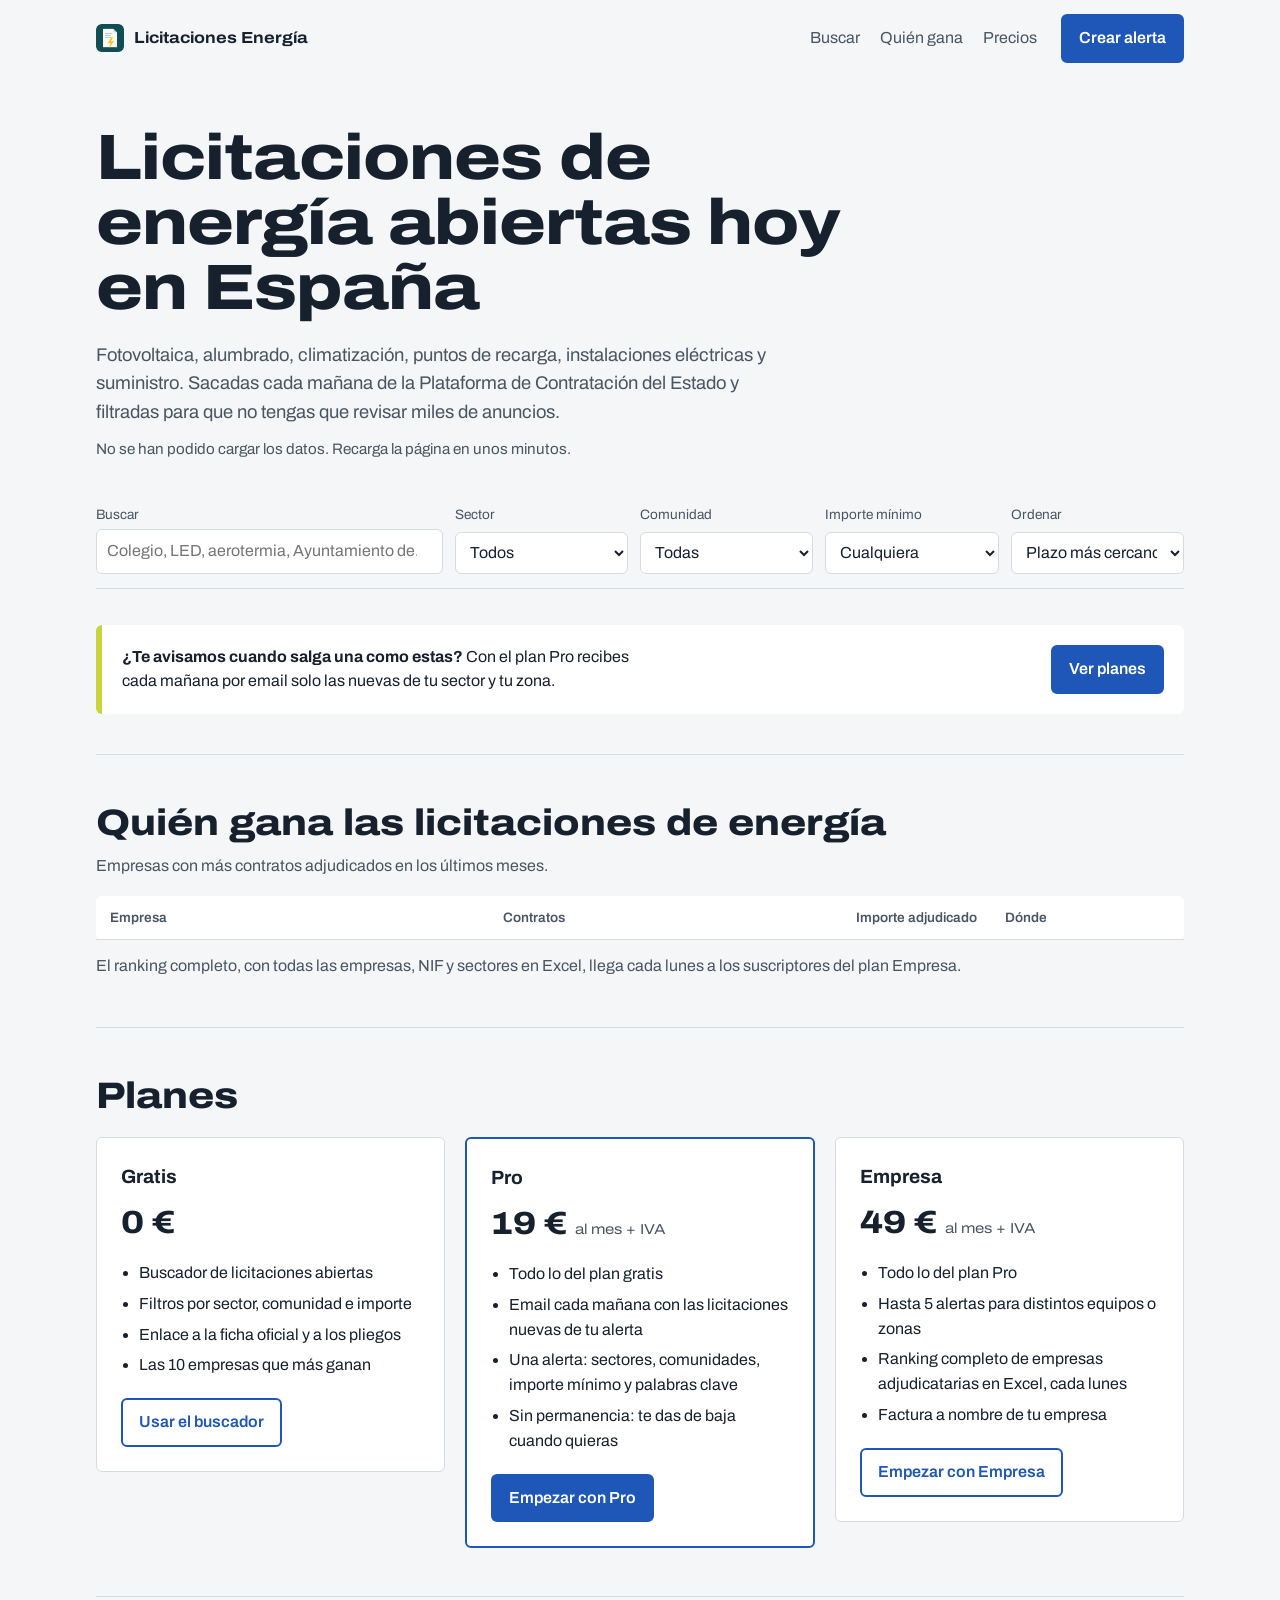
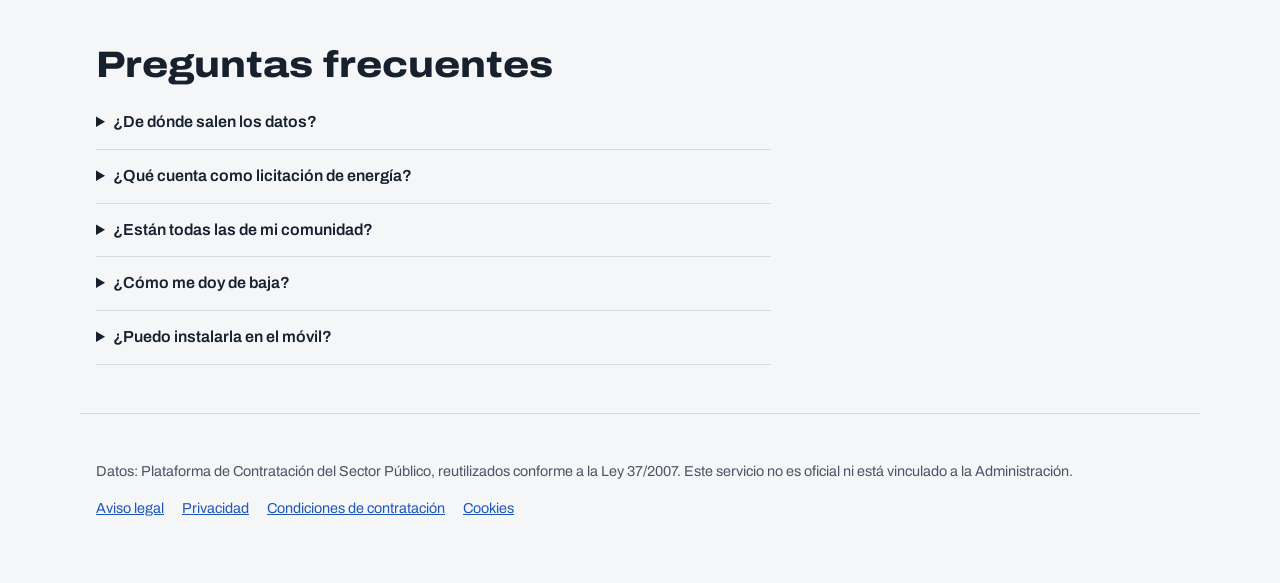
==== web/site/index.html @ 15b8ee79 "Web y app (PWA) de licitaciones con alertas de pago, y filtro CPV más fino - web/site: buscador de l" ====
<!doctype html>
<html lang="es">
<head>
<meta charset="utf-8">
<meta name="viewport" content="width=device-width, initial-scale=1">
<title>Licitaciones de energía abiertas en España</title>
<meta name="description" content="Licitaciones públicas de fotovoltaica, alumbrado, climatización, puntos de recarga, instalaciones eléctricas y suministro de energía abiertas hoy en España. Actualizado cada día con datos oficiales.">
<meta name="theme-color" content="#1F57B8">
<link rel="manifest" href="manifest.webmanifest">
<link rel="icon" href="img/icono-192.png">
<link rel="apple-touch-icon" href="img/icono-192.png">
<link rel="preconnect" href="https://fonts.googleapis.com">
<link rel="preconnect" href="https://fonts.gstatic.com" crossorigin>
<link href="https://fonts.googleapis.com/css2?family=Archivo:wdth,wght@75..125,400..800&display=swap" rel="stylesheet">
<link rel="stylesheet" href="estilos.css">
<script src="config.js"></script>
</head>
<body>
<a class="saltar" href="#lista">Ir a las licitaciones</a>
<header class="barra">
  <a class="marca" href="./"><img src="img/icono-192.png" alt="" width="28" height="28"><span>Licitaciones Energía</span></a>
  <nav aria-label="Secciones">
    <a href="#lista">Buscar</a>
    <a href="#ganadores">Quién gana</a>
    <a href="#precios">Precios</a>
  </nav>
  <a class="boton boton-primario" href="#precios">Crear alerta</a>
</header>

<main>
  <section class="portada">
    <h1 id="titular">Licitaciones de energía abiertas hoy en España</h1>
    <p class="entradilla">Fotovoltaica, alumbrado, climatización, puntos de recarga, instalaciones eléctricas y suministro. Sacadas cada mañana de la Plataforma de Contratación del Estado y filtradas para que no tengas que revisar miles de anuncios.</p>
    <p class="actualizado" id="actualizado">Cargando datos…</p>
  </section>

  <section class="filtros" aria-label="Filtros">
    <label class="campo campo-texto">
      <span>Buscar</span>
      <input id="f-texto" type="search" placeholder="Colegio, LED, aerotermia, Ayuntamiento de…">
    </label>
    <label class="campo"><span>Sector</span><select id="f-sector"><option value="">Todos</option></select></label>
    <label class="campo"><span>Comunidad</span><select id="f-comunidad"><option value="">Todas</option></select></label>
    <label class="campo"><span>Importe mínimo</span>
      <select id="f-importe">
        <option value="0">Cualquiera</option><option value="15000">15.000 €</option><option value="50000">50.000 €</option>
        <option value="100000">100.000 €</option><option value="500000">500.000 €</option>
      </select>
    </label>
    <label class="campo"><span>Ordenar</span>
      <select id="f-orden"><option value="plazo">Plazo más cercano</option><option value="importe">Importe mayor</option><option value="recientes">Publicadas recientemente</option></select>
    </label>
  </section>

  <section id="lista" class="lista" aria-live="polite">
    <p class="resumen" id="resumen"></p>
    <ol id="licitaciones" class="licitaciones"></ol>
    <button id="mas" class="boton boton-secundario" hidden>Ver más licitaciones</button>
    <aside class="aviso-alerta">
      <p><strong>¿Te avisamos cuando salga una como estas?</strong> Con el plan Pro recibes cada mañana por email solo las nuevas de tu sector y tu zona.</p>
      <a class="boton boton-primario" href="#precios">Ver planes</a>
    </aside>
  </section>

  <section id="ganadores" class="ganadores">
    <h2>Quién gana las licitaciones de energía</h2>
    <p class="nota" id="ganadores-nota">Empresas con más contratos adjudicados en los últimos meses.</p>
    <div class="tabla-envoltorio">
      <table>
        <thead><tr><th scope="col">Empresa</th><th scope="col" class="num">Contratos</th><th scope="col" class="num">Importe adjudicado</th><th scope="col">Dónde</th></tr></thead>
        <tbody id="ranking"></tbody>
      </table>
    </div>
    <p class="candado">El ranking completo, con todas las empresas, NIF y sectores en Excel, llega cada lunes a los suscriptores del plan Empresa.</p>
  </section>

  <section id="precios" class="precios">
    <h2>Planes</h2>
    <div class="planes">
      <article class="plan">
        <h3>Gratis</h3>
        <p class="precio">0 €</p>
        <ul>
          <li>Buscador de licitaciones abiertas</li>
          <li>Filtros por sector, comunidad e importe</li>
          <li>Enlace a la ficha oficial y a los pliegos</li>
          <li>Las 10 empresas que más ganan</li>
        </ul>
        <a class="boton boton-secundario" href="#lista">Usar el buscador</a>
      </article>
      <article class="plan plan-destacado">
        <h3>Pro</h3>
        <p class="precio">19 € <span>al mes + IVA</span></p>
        <ul>
          <li>Todo lo del plan gratis</li>
          <li>Email cada mañana con las licitaciones nuevas de tu alerta</li>
          <li>Una alerta: sectores, comunidades, importe mínimo y palabras clave</li>
          <li>Sin permanencia: te das de baja cuando quieras</li>
        </ul>
        <a class="boton boton-primario" data-plan="pro" href="#">Empezar con Pro</a>
      </article>
      <article class="plan">
        <h3>Empresa</h3>
        <p class="precio">49 € <span>al mes + IVA</span></p>
        <ul>
          <li>Todo lo del plan Pro</li>
          <li>Hasta 5 alertas para distintos equipos o zonas</li>
          <li>Ranking completo de empresas adjudicatarias en Excel, cada lunes</li>
          <li>Factura a nombre de tu empresa</li>
        </ul>
        <a class="boton boton-secundario" data-plan="empresa" href="#">Empezar con Empresa</a>
      </article>
    </div>
  </section>

  <section class="preguntas">
    <h2>Preguntas frecuentes</h2>
    <details><summary>¿De dónde salen los datos?</summary><p>De la sindicación de datos abiertos de la Plataforma de Contratación del Sector Público (Ministerio de Hacienda). Cada licitación enlaza a su ficha oficial, donde están los pliegos y la forma de presentarse.</p></details>
    <details><summary>¿Qué cuenta como licitación de energía?</summary><p>Fotovoltaica y autoconsumo, eficiencia energética, alumbrado público, climatización y bombas de calor, puntos de recarga, instalaciones eléctricas, suministro de electricidad y gas, almacenamiento, renovables y consultoría energética. Se detectan por los códigos CPV del contrato y por palabras del título, y se descartan las de iluminación de fiestas y eventos.</p></details>
    <details><summary>¿Están todas las de mi comunidad?</summary><p>Están las que se publican en la Plataforma del Estado, que incluye la Administración General, muchas comunidades y miles de ayuntamientos. Algunas comunidades (como Cataluña, País Vasco, Galicia o Andalucía) publican parte de sus contratos solo en su plataforma propia.</p></details>
    <details><summary>¿Cómo me doy de baja?</summary><p id="baja">Desde el enlace de gestión de tu suscripción que recibes al pagar, o respondiendo a cualquier email de alerta. No hay permanencia.</p></details>
    <details><summary>¿Puedo instalarla en el móvil?</summary><p>Sí. En Android, abre el menú del navegador y pulsa «Instalar aplicación». En iPhone, pulsa Compartir y luego «Añadir a pantalla de inicio».</p></details>
  </section>
</main>

<footer class="pie">
  <p>Datos: Plataforma de Contratación del Sector Público, reutilizados conforme a la Ley 37/2007. Este servicio no es oficial ni está vinculado a la Administración.</p>
  <nav aria-label="Legal"><a href="legal.html#aviso">Aviso legal</a><a href="legal.html#privacidad">Privacidad</a><a href="legal.html#condiciones">Condiciones de contratación</a><a href="legal.html#cookies">Cookies</a></nav>
  <button id="instalar" class="boton boton-secundario" hidden>Instalar en el móvil</button>
</footer>

<template id="tpl-licitacion">
  <li class="licitacion">
    <div class="cuerpo">
      <a class="titulo" target="_blank" rel="noopener"></a>
      <p class="organo"></p>
      <p class="etiquetas"></p>
    </div>
    <div class="cifras">
      <p class="importe"></p>
      <div class="plazo"><span class="cable"><span class="conductor"></span></span><span class="dias"></span></div>
    </div>
  </li>
</template>
<script src="app.js"></script>
</body>
</html>
---- web/site/estilos.css ----
/* Paleta tomada de los colores normalizados de los cables en España:
   azul (neutro), marrón (fase), amarillo-verde (tierra) y gris. */
:root {
  --papel: #F4F6F8;
  --superficie: #FFFFFF;
  --tinta: #17212E;
  --tinta-suave: #4A5563;
  --neutro: #1F57B8;
  --neutro-oscuro: #17428C;
  --fase: #8B4A1F;
  --tierra: #C9D33A;
  --tierra-suave: #EEF2B8;
  --linea: #D5DBE3;
  --radio: 6px;
  --ancho: 1120px;
  color-scheme: light;
}
@media (prefers-color-scheme: dark) {
  :root {
    --papel: #10161F; --superficie: #17202C; --tinta: #E8EDF3; --tinta-suave: #A3AEBC;
    --neutro: #6E9BEA; --neutro-oscuro: #9DBCF2; --fase: #E0965E; --tierra: #C9D33A; --tierra-suave: #3A3F17;
    --linea: #2B3644; color-scheme: dark;
  }
}
* { box-sizing: border-box; }
[hidden] { display: none !important; }
html { scroll-behavior: smooth; }
@media (prefers-reduced-motion: reduce) { html { scroll-behavior: auto; } * { transition: none !important; } }
body {
  margin: 0; background: var(--papel); color: var(--tinta);
  font: 400 1rem/1.55 "Archivo", system-ui, sans-serif; font-variation-settings: "wdth" 100;
}
a { color: var(--neutro); }
:focus-visible { outline: 3px solid var(--tierra); outline-offset: 2px; }
.saltar { position: absolute; left: -999px; }
.saltar:focus { left: 16px; top: 8px; background: var(--superficie); padding: 8px 12px; z-index: 10; }

.barra {
  display: flex; align-items: center; gap: 24px; max-width: var(--ancho); margin: 0 auto;
  padding: 14px 16px;
}
.marca { display: flex; align-items: center; gap: 10px; color: var(--tinta); text-decoration: none;
  font-weight: 700; font-variation-settings: "wdth" 112; }
.barra nav { display: flex; gap: 20px; margin-left: auto; }
.barra nav a { color: var(--tinta-suave); text-decoration: none; }
.barra nav a:hover { color: var(--tinta); }

.boton { display: inline-block; border-radius: var(--radio); padding: 10px 16px; font: inherit; font-weight: 600;
  text-decoration: none; cursor: pointer; border: 2px solid var(--neutro); }
.boton-primario { background: var(--neutro); color: #fff; }
.boton-primario:hover { background: var(--neutro-oscuro); border-color: var(--neutro-oscuro); }
.boton-secundario { background: transparent; color: var(--neutro); }
.boton-secundario:hover { background: color-mix(in srgb, var(--neutro) 10%, transparent); }

main { max-width: var(--ancho); margin: 0 auto; padding: 0 16px; }
.portada { padding: 48px 0 28px; }
.portada h1 {
  font-size: clamp(2.1rem, 5.2vw, 4rem); line-height: 1.02; margin: 0 0 20px; max-width: 16ch;
  font-weight: 800; font-variation-settings: "wdth" 118; letter-spacing: -0.015em;
}
.portada h1 .cuenta { font-variation-settings: "wdth" 125; }
.entradilla { font-size: 1.15rem; max-width: 62ch; color: var(--tinta-suave); margin: 0 0 12px; }
.actualizado { margin: 0; color: var(--tinta-suave); font-size: .95rem; }
.actualizado b { color: var(--tinta); }

.filtros {
  position: sticky; top: 0; z-index: 5; display: grid; gap: 12px;
  grid-template-columns: 2fr repeat(4, 1fr); padding: 14px 0; background: var(--papel);
  border-bottom: 1px solid var(--linea);
}
.campo { display: grid; gap: 4px; font-size: .85rem; color: var(--tinta-suave); }
.campo input, .campo select {
  font: inherit; font-size: 1rem; color: var(--tinta); background: var(--superficie);
  border: 1px solid var(--linea); border-radius: var(--radio); padding: 9px 10px; min-width: 0;
}

.lista { padding: 8px 0 40px; }
.resumen { color: var(--tinta-suave); margin: 14px 0 6px; }
.licitaciones { list-style: none; margin: 0; padding: 0; }
.licitacion {
  display: grid; grid-template-columns: 1fr 220px; gap: 24px; padding: 18px 0;
  border-bottom: 1px solid var(--linea);
}
.titulo { font-weight: 650; font-size: 1.08rem; line-height: 1.35; text-decoration: none; color: var(--tinta); }
.titulo:hover { color: var(--neutro); text-decoration: underline; }
.organo { margin: 6px 0 8px; color: var(--tinta-suave); }
.etiquetas { margin: 0; display: flex; flex-wrap: wrap; gap: 6px; }
.etiqueta { font-size: .8rem; padding: 2px 8px; border-radius: 999px; border: 1px solid var(--linea); color: var(--tinta-suave); }
.etiqueta-nueva { background: var(--tierra-suave); border-color: var(--tierra); color: var(--tinta); font-weight: 600; }
.cifras { text-align: right; }
.importe { margin: 0 0 10px; font-weight: 700; font-size: 1.1rem; font-variant-numeric: tabular-nums;
  font-variation-settings: "wdth" 110; }
.importe small { display: block; font-weight: 400; font-size: .8rem; color: var(--tinta-suave); }

/* El plazo se dibuja como un cable: la parte coloreada es el tiempo que queda (escala de 60 días). */
.plazo { display: grid; gap: 4px; justify-items: end; }
.cable { position: relative; display: block; width: 100%; height: 6px; border-radius: 3px; background: var(--linea); }
.conductor { position: absolute; right: 0; top: 0; bottom: 0; border-radius: 3px; background: var(--neutro); }
.urgente .conductor { background: var(--fase); }
.dias { font-size: .85rem; color: var(--tinta-suave); font-variant-numeric: tabular-nums; }
.urgente .dias { color: var(--fase); font-weight: 600; }

.aviso-alerta {
  display: flex; gap: 20px; align-items: center; justify-content: space-between; margin-top: 28px;
  padding: 20px; background: var(--superficie); border-left: 6px solid var(--tierra); border-radius: var(--radio);
}
.aviso-alerta p { margin: 0; max-width: 60ch; }
#mas { margin-top: 18px; }

h2 { font-size: clamp(1.6rem, 3vw, 2.3rem); line-height: 1.1; margin: 0 0 10px; font-weight: 800;
  font-variation-settings: "wdth" 115; }
.ganadores, .precios, .preguntas { padding: 48px 0; border-top: 1px solid var(--linea); }
.nota { color: var(--tinta-suave); margin: 0 0 18px; }
.tabla-envoltorio { overflow-x: auto; }
table { width: 100%; border-collapse: collapse; background: var(--superficie); border-radius: var(--radio); }
th, td { padding: 11px 14px; text-align: left; border-bottom: 1px solid var(--linea); vertical-align: top; }
th { font-size: .85rem; color: var(--tinta-suave); font-weight: 600; }
td.num, th.num { text-align: right; font-variant-numeric: tabular-nums; }
td small { display: block; color: var(--tinta-suave); }
.candado { margin: 14px 0 0; color: var(--tinta-suave); }

.planes { display: grid; grid-template-columns: repeat(3, 1fr); gap: 20px; margin-top: 20px; align-items: start; }
.plan { background: var(--superficie); border: 1px solid var(--linea); border-radius: var(--radio); padding: 24px; }
.plan-destacado { border: 2px solid var(--neutro); }
.plan h3 { margin: 0; font-size: 1.2rem; }
.precio { font-size: 2rem; font-weight: 800; margin: 6px 0 14px; font-variation-settings: "wdth" 115; }
.precio span { font-size: .9rem; font-weight: 400; color: var(--tinta-suave); }
.plan ul { padding-left: 18px; margin: 0 0 20px; }
.plan li { margin-bottom: 6px; }

.preguntas details { border-bottom: 1px solid var(--linea); padding: 14px 0; max-width: 75ch; }
.preguntas summary { cursor: pointer; font-weight: 600; }
.preguntas p { color: var(--tinta-suave); margin: 10px 0 0; }

.pie { max-width: var(--ancho); margin: 0 auto; padding: 32px 16px 48px; color: var(--tinta-suave); font-size: .9rem;
  border-top: 1px solid var(--linea); }
.pie nav { display: flex; flex-wrap: wrap; gap: 18px; margin: 10px 0 16px; }

.legal { max-width: 75ch; padding: 40px 0 60px; }
.legal h1 { font-size: 2.2rem; font-variation-settings: "wdth" 115; }
.legal h2 { margin-top: 40px; font-size: 1.5rem; }
.pendiente { background: var(--tierra-suave); padding: 0 4px; border-radius: 3px; }

@media (max-width: 860px) {
  .filtros { grid-template-columns: 1fr 1fr; position: static; }
  .campo-texto { grid-column: 1 / -1; }
  .planes { grid-template-columns: 1fr; }
  .barra nav { display: none; }
  .barra .boton { margin-left: auto; }
}
@media (max-width: 560px) {
  .licitacion { grid-template-columns: 1fr; gap: 10px; }
  .cifras { text-align: left; }
  .plazo { justify-items: start; }
  .conductor { right: auto; left: 0; }
  .aviso-alerta { flex-direction: column; align-items: flex-start; }
}
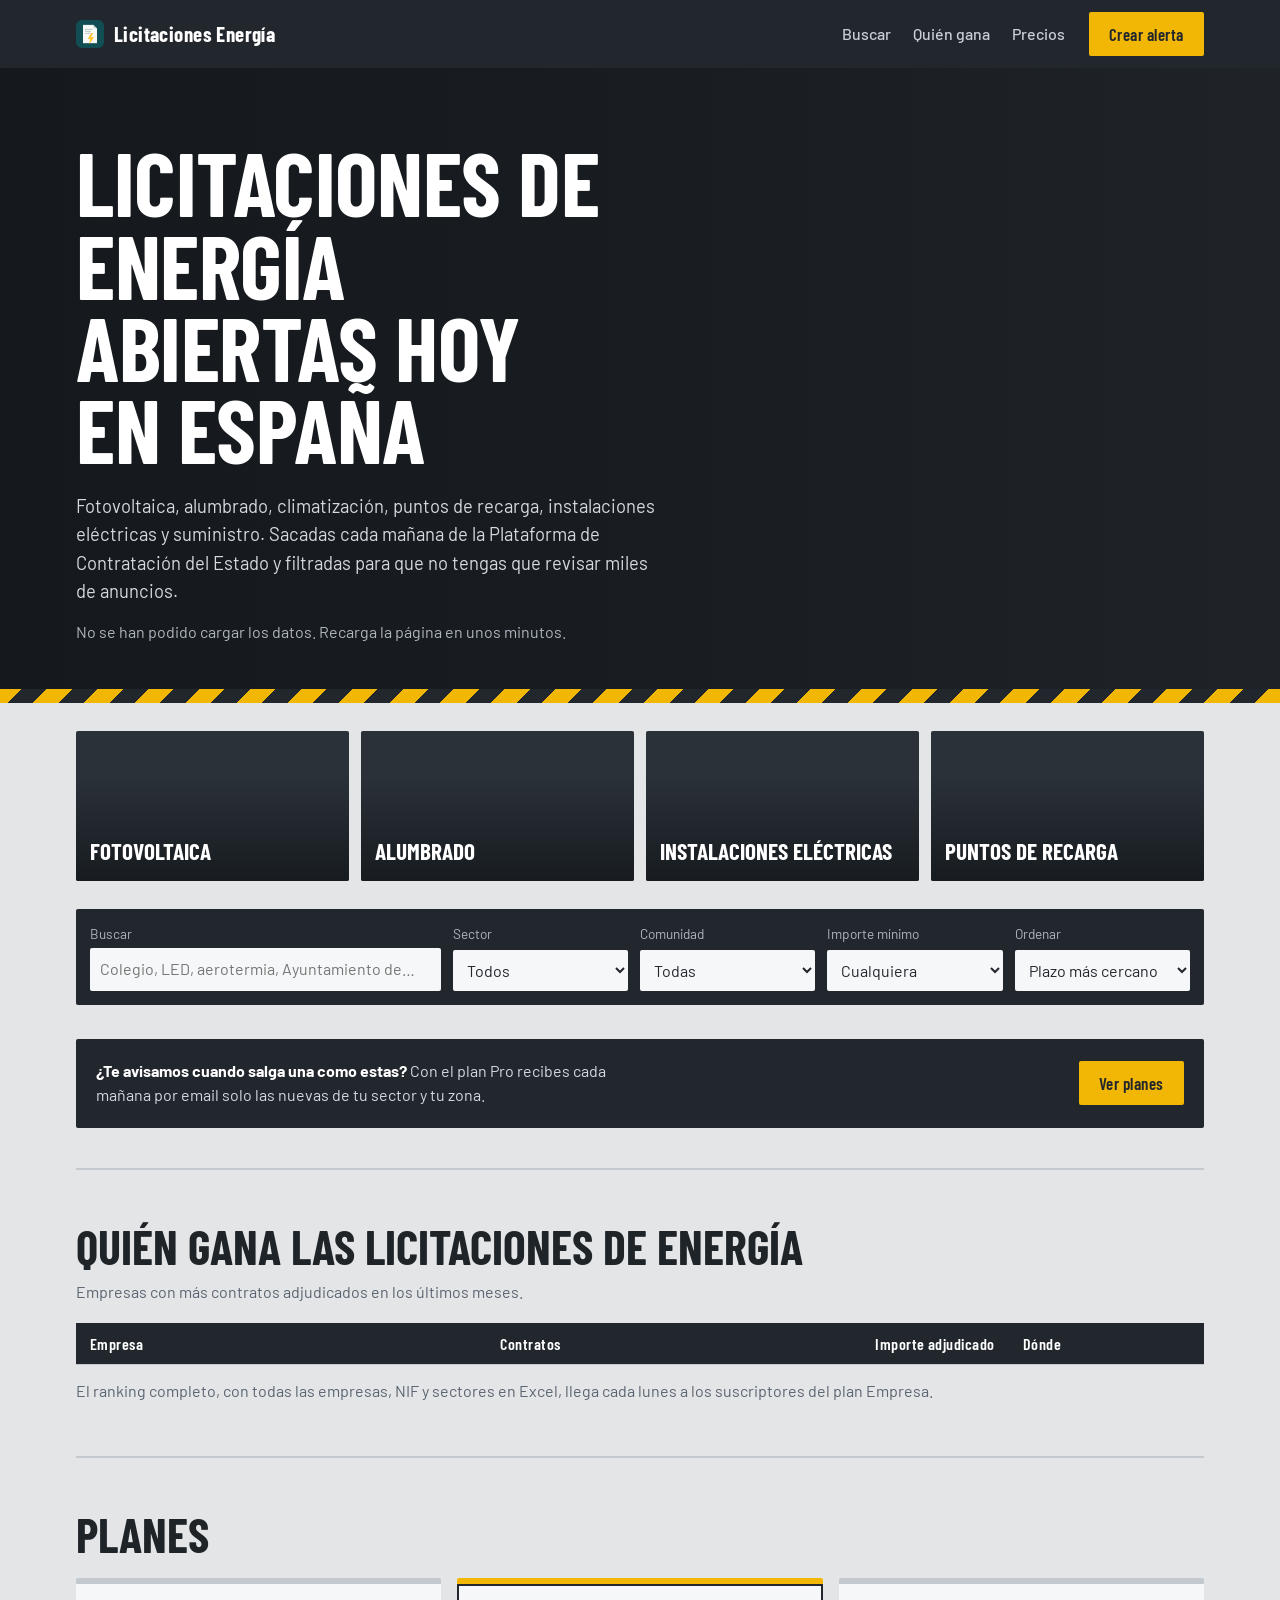
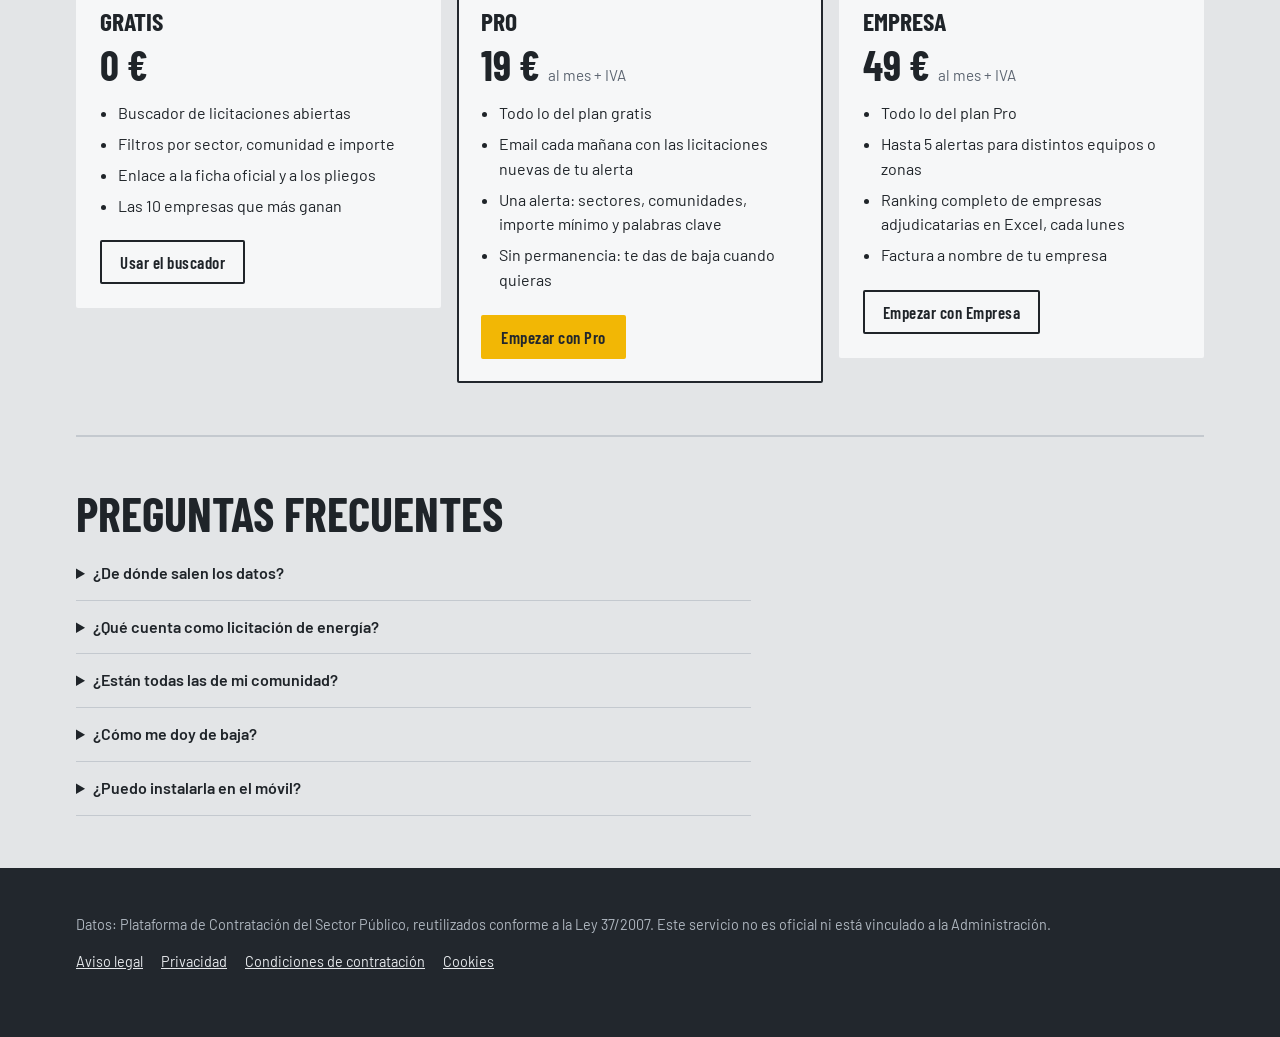
==== commit 80f854ee: "Estilo industrial con fotos de Wikimedia Commons y créditos automáticos Co-Authored-By: Claude Opus " ====
--- a/web/site/index.html
+++ b/web/site/index.html
@@ -5,13 +5,13 @@
 <meta name="viewport" content="width=device-width, initial-scale=1">
 <title>Licitaciones de energía abiertas en España</title>
 <meta name="description" content="Licitaciones públicas de fotovoltaica, alumbrado, climatización, puntos de recarga, instalaciones eléctricas y suministro de energía abiertas hoy en España. Actualizado cada día con datos oficiales.">
-<meta name="theme-color" content="#1F57B8">
+<meta name="theme-color" content="#22272D">
 <link rel="manifest" href="manifest.webmanifest">
 <link rel="icon" href="img/icono-192.png">
 <link rel="apple-touch-icon" href="img/icono-192.png">
 <link rel="preconnect" href="https://fonts.googleapis.com">
 <link rel="preconnect" href="https://fonts.gstatic.com" crossorigin>
-<link href="https://fonts.googleapis.com/css2?family=Archivo:wdth,wght@75..125,400..800&display=swap" rel="stylesheet">
+<link href="https://fonts.googleapis.com/css2?family=Barlow+Condensed:wght@500;600;700&family=Barlow:wght@400;500;600&display=swap" rel="stylesheet">
 <link rel="stylesheet" href="estilos.css">
 <script src="config.js"></script>
 </head>
@@ -27,11 +27,22 @@
   <a class="boton boton-primario" href="#precios">Crear alerta</a>
 </header>
 
-<main>
-  <section class="portada">
+<section class="portada">
+  <img class="portada-foto" src="img/fotos/portada.jpg" alt="" onerror="this.remove()">
+  <div class="portada-texto">
     <h1 id="titular">Licitaciones de energía abiertas hoy en España</h1>
     <p class="entradilla">Fotovoltaica, alumbrado, climatización, puntos de recarga, instalaciones eléctricas y suministro. Sacadas cada mañana de la Plataforma de Contratación del Estado y filtradas para que no tengas que revisar miles de anuncios.</p>
     <p class="actualizado" id="actualizado">Cargando datos…</p>
+  </div>
+</section>
+<div class="franja" aria-hidden="true"></div>
+
+<main>
+  <section class="sectores" aria-label="Buscar por sector">
+    <button class="sector" data-sector="Fotovoltaica y autoconsumo"><img src="img/fotos/fotovoltaica.jpg" alt="" onerror="this.remove()"><span class="sector-nombre">Fotovoltaica</span><span class="sector-n"></span></button>
+    <button class="sector" data-sector="Alumbrado público e iluminación"><img src="img/fotos/alumbrado.jpg" alt="" onerror="this.remove()"><span class="sector-nombre">Alumbrado</span><span class="sector-n"></span></button>
+    <button class="sector" data-sector="Instalaciones eléctricas, media y baja tensión"><img src="img/fotos/electricas.jpg" alt="" onerror="this.remove()"><span class="sector-nombre">Instalaciones eléctricas</span><span class="sector-n"></span></button>
+    <button class="sector" data-sector="Movilidad eléctrica y puntos de recarga"><img src="img/fotos/recarga.jpg" alt="" onerror="this.remove()"><span class="sector-nombre">Puntos de recarga</span><span class="sector-n"></span></button>
   </section>
 
   <section class="filtros" aria-label="Filtros">
@@ -124,6 +135,7 @@
 </main>
 
 <footer class="pie">
+  <p class="creditos" id="creditos"></p>
   <p>Datos: Plataforma de Contratación del Sector Público, reutilizados conforme a la Ley 37/2007. Este servicio no es oficial ni está vinculado a la Administración.</p>
   <nav aria-label="Legal"><a href="legal.html#aviso">Aviso legal</a><a href="legal.html#privacidad">Privacidad</a><a href="legal.html#condiciones">Condiciones de contratación</a><a href="legal.html#cookies">Cookies</a></nav>
   <button id="instalar" class="boton boton-secundario" hidden>Instalar en el móvil</button>
--- a/web/site/estilos.css
+++ b/web/site/estilos.css
@@ -1,157 +1,168 @@
-/* Paleta tomada de los colores normalizados de los cables en España:
-   azul (neutro), marrón (fase), amarillo-verde (tierra) y gris. */
+/* Estilo industrial: hormigón, chapa y grafito, con amarillo de señalización de seguridad
+   (el de las bandas de peligro) y óxido para lo urgente. Tipografía condensada de rotulación. */
 :root {
-  --papel: #F4F6F8;
-  --superficie: #FFFFFF;
-  --tinta: #17212E;
-  --tinta-suave: #4A5563;
-  --neutro: #1F57B8;
-  --neutro-oscuro: #17428C;
-  --fase: #8B4A1F;
-  --tierra: #C9D33A;
-  --tierra-suave: #EEF2B8;
-  --linea: #D5DBE3;
-  --radio: 6px;
-  --ancho: 1120px;
+  --hormigon: #E3E5E7;
+  --chapa: #F6F7F8;
+  --grafito: #22272D;
+  --grafito-2: #2E353D;
+  --acero: #5B6470;
+  --senal: #F2B705;
+  --senal-oscura: #C99600;
+  --oxido: #B4471C;
+  --junta: #C4C9CF;
+  --tinta: #1F2429;
+  --ancho: 1160px;
+  --display: "Barlow Condensed", "Arial Narrow", sans-serif;
   color-scheme: light;
 }
 @media (prefers-color-scheme: dark) {
   :root {
-    --papel: #10161F; --superficie: #17202C; --tinta: #E8EDF3; --tinta-suave: #A3AEBC;
-    --neutro: #6E9BEA; --neutro-oscuro: #9DBCF2; --fase: #E0965E; --tierra: #C9D33A; --tierra-suave: #3A3F17;
-    --linea: #2B3644; color-scheme: dark;
+    --hormigon: #191D22; --chapa: #22282F; --tinta: #E6E9EC; --acero: #9AA4AF; --junta: #38414B;
+    --grafito: #0F1215; --grafito-2: #1A1F24; --oxido: #E07445; color-scheme: dark;
   }
 }
 * { box-sizing: border-box; }
 [hidden] { display: none !important; }
 html { scroll-behavior: smooth; }
 @media (prefers-reduced-motion: reduce) { html { scroll-behavior: auto; } * { transition: none !important; } }
-body {
-  margin: 0; background: var(--papel); color: var(--tinta);
-  font: 400 1rem/1.55 "Archivo", system-ui, sans-serif; font-variation-settings: "wdth" 100;
-}
-a { color: var(--neutro); }
-:focus-visible { outline: 3px solid var(--tierra); outline-offset: 2px; }
+body { margin: 0; background: var(--hormigon); color: var(--tinta); font: 400 1rem/1.55 "Barlow", system-ui, sans-serif; }
+a { color: inherit; }
+:focus-visible { outline: 3px solid var(--senal); outline-offset: 2px; }
 .saltar { position: absolute; left: -999px; }
-.saltar:focus { left: 16px; top: 8px; background: var(--superficie); padding: 8px 12px; z-index: 10; }
+.saltar:focus { left: 16px; top: 8px; background: var(--senal); color: var(--grafito); padding: 8px 12px; z-index: 20; }
 
-.barra {
-  display: flex; align-items: center; gap: 24px; max-width: var(--ancho); margin: 0 auto;
-  padding: 14px 16px;
-}
-.marca { display: flex; align-items: center; gap: 10px; color: var(--tinta); text-decoration: none;
-  font-weight: 700; font-variation-settings: "wdth" 112; }
-.barra nav { display: flex; gap: 20px; margin-left: auto; }
-.barra nav a { color: var(--tinta-suave); text-decoration: none; }
-.barra nav a:hover { color: var(--tinta); }
+/* Barra superior sobre grafito */
+.barra { background: var(--grafito); color: #fff; }
+.barra > * { }
+.barra { display: flex; align-items: center; gap: 24px; padding: 12px max(16px, calc((100% - var(--ancho)) / 2 + 16px)); }
+.marca { display: flex; align-items: center; gap: 10px; text-decoration: none; font: 700 1.3rem/1 var(--display); letter-spacing: .02em; }
+.barra nav { display: flex; gap: 22px; margin-left: auto; }
+.barra nav a { text-decoration: none; color: #C9CED4; font-weight: 500; }
+.barra nav a:hover { color: var(--senal); }
 
-.boton { display: inline-block; border-radius: var(--radio); padding: 10px 16px; font: inherit; font-weight: 600;
-  text-decoration: none; cursor: pointer; border: 2px solid var(--neutro); }
-.boton-primario { background: var(--neutro); color: #fff; }
-.boton-primario:hover { background: var(--neutro-oscuro); border-color: var(--neutro-oscuro); }
-.boton-secundario { background: transparent; color: var(--neutro); }
-.boton-secundario:hover { background: color-mix(in srgb, var(--neutro) 10%, transparent); }
+.boton { display: inline-block; border-radius: 2px; padding: 10px 18px; font: 600 1.05rem/1.2 var(--display);
+  letter-spacing: .03em; text-decoration: none; cursor: pointer; border: 2px solid var(--grafito); }
+.boton-primario { background: var(--senal); color: var(--grafito); border-color: var(--senal); }
+.boton-primario:hover { background: var(--senal-oscura); border-color: var(--senal-oscura); }
+.boton-secundario { background: transparent; color: var(--tinta); border-color: var(--tinta); }
+.boton-secundario:hover { background: var(--tinta); color: var(--hormigon); }
+
+/* Portada: foto a sangre con el titular encima */
+.portada { position: relative; background: var(--grafito); color: #fff; overflow: hidden; min-height: 460px; display: flex; align-items: flex-end; }
+.portada-foto { position: absolute; inset: 0; width: 100%; height: 100%; object-fit: cover; filter: grayscale(.55) contrast(1.05); }
+.portada::after { content: ""; position: absolute; inset: 0;
+  background: linear-gradient(90deg, rgba(20,24,28,.92) 0%, rgba(20,24,28,.72) 45%, rgba(20,24,28,.25) 100%); }
+.portada-texto { position: relative; z-index: 1; width: 100%; max-width: var(--ancho); margin: 0 auto; padding: 72px 16px 44px; }
+.portada h1 { font: 700 clamp(2.6rem, 7vw, 5.6rem)/.92 var(--display); margin: 0 0 22px; max-width: 13ch; letter-spacing: -.005em; text-transform: uppercase; }
+.portada h1 .cuenta { color: var(--senal); }
+.entradilla { font-size: 1.15rem; max-width: 58ch; color: #D5DAE0; margin: 0 0 14px; }
+.actualizado { margin: 0; color: #AEB6BF; }
+.actualizado b { color: #fff; font-weight: 600; }
+
+/* Banda de peligro: el único elemento decorativo de la página */
+.franja { height: 14px; background: repeating-linear-gradient(-45deg, var(--senal) 0 18px, var(--grafito) 18px 36px); }
 
 main { max-width: var(--ancho); margin: 0 auto; padding: 0 16px; }
-.portada { padding: 48px 0 28px; }
-.portada h1 {
-  font-size: clamp(2.1rem, 5.2vw, 4rem); line-height: 1.02; margin: 0 0 20px; max-width: 16ch;
-  font-weight: 800; font-variation-settings: "wdth" 118; letter-spacing: -0.015em;
-}
-.portada h1 .cuenta { font-variation-settings: "wdth" 125; }
-.entradilla { font-size: 1.15rem; max-width: 62ch; color: var(--tinta-suave); margin: 0 0 12px; }
-.actualizado { margin: 0; color: var(--tinta-suave); font-size: .95rem; }
-.actualizado b { color: var(--tinta); }
 
-.filtros {
-  position: sticky; top: 0; z-index: 5; display: grid; gap: 12px;
-  grid-template-columns: 2fr repeat(4, 1fr); padding: 14px 0; background: var(--papel);
-  border-bottom: 1px solid var(--linea);
-}
-.campo { display: grid; gap: 4px; font-size: .85rem; color: var(--tinta-suave); }
-.campo input, .campo select {
-  font: inherit; font-size: 1rem; color: var(--tinta); background: var(--superficie);
-  border: 1px solid var(--linea); border-radius: var(--radio); padding: 9px 10px; min-width: 0;
-}
+/* Sectores con foto: atajos al filtro */
+.sectores { display: grid; grid-template-columns: repeat(4, 1fr); gap: 12px; padding: 28px 0 8px; }
+.sector { position: relative; display: flex; flex-direction: column; justify-content: flex-end; align-items: flex-start;
+  min-height: 150px; padding: 14px; border: 0; border-radius: 2px; overflow: hidden; cursor: pointer; text-align: left;
+  background: var(--grafito-2); color: #fff; font: inherit; }
+.sector img { position: absolute; inset: 0; width: 100%; height: 100%; object-fit: cover; filter: grayscale(.4); transition: filter .2s; }
+.sector::after { content: ""; position: absolute; inset: 0; background: linear-gradient(0deg, rgba(20,24,28,.88), rgba(20,24,28,.15) 70%); }
+.sector > span { position: relative; z-index: 1; }
+.sector-nombre { font: 700 1.45rem/1 var(--display); text-transform: uppercase; }
+.sector-n { color: var(--senal); font-weight: 600; margin-top: 4px; font-variant-numeric: tabular-nums; }
+.sector:hover img { filter: grayscale(0); }
+.sector[aria-pressed="true"] { outline: 4px solid var(--senal); outline-offset: -4px; }
+
+/* Filtros sobre chapa */
+.filtros { position: sticky; top: 0; z-index: 5; display: grid; gap: 12px; grid-template-columns: 2fr repeat(4, 1fr);
+  margin-top: 20px; padding: 14px; background: var(--grafito); border-radius: 2px; }
+.campo { display: grid; gap: 4px; font-size: .85rem; color: #AEB6BF; }
+.campo input, .campo select { font: inherit; font-size: 1rem; color: var(--grafito); background: #F6F7F8;
+  border: 0; border-radius: 2px; padding: 9px 10px; min-width: 0; }
 
 .lista { padding: 8px 0 40px; }
-.resumen { color: var(--tinta-suave); margin: 14px 0 6px; }
+.resumen { color: var(--acero); margin: 16px 0 6px; }
 .licitaciones { list-style: none; margin: 0; padding: 0; }
-.licitacion {
-  display: grid; grid-template-columns: 1fr 220px; gap: 24px; padding: 18px 0;
-  border-bottom: 1px solid var(--linea);
-}
-.titulo { font-weight: 650; font-size: 1.08rem; line-height: 1.35; text-decoration: none; color: var(--tinta); }
-.titulo:hover { color: var(--neutro); text-decoration: underline; }
-.organo { margin: 6px 0 8px; color: var(--tinta-suave); }
+.licitacion { display: grid; grid-template-columns: 1fr 230px; gap: 24px; padding: 18px 18px; margin-bottom: 8px;
+  background: var(--chapa); border-left: 5px solid var(--junta); border-radius: 2px; }
+.licitacion:has(.urgente) { border-left-color: var(--oxido); }
+.titulo { font-weight: 600; font-size: 1.08rem; line-height: 1.35; text-decoration: none; }
+.titulo:hover { text-decoration: underline; text-decoration-color: var(--senal); text-decoration-thickness: 3px; }
+.organo { margin: 6px 0 8px; color: var(--acero); }
 .etiquetas { margin: 0; display: flex; flex-wrap: wrap; gap: 6px; }
-.etiqueta { font-size: .8rem; padding: 2px 8px; border-radius: 999px; border: 1px solid var(--linea); color: var(--tinta-suave); }
-.etiqueta-nueva { background: var(--tierra-suave); border-color: var(--tierra); color: var(--tinta); font-weight: 600; }
+.etiqueta { font-size: .8rem; padding: 1px 8px; border: 1px solid var(--junta); border-radius: 2px; color: var(--acero); }
+.etiqueta-nueva { background: var(--senal); border-color: var(--senal); color: var(--grafito); font-weight: 600; }
 .cifras { text-align: right; }
-.importe { margin: 0 0 10px; font-weight: 700; font-size: 1.1rem; font-variant-numeric: tabular-nums;
-  font-variation-settings: "wdth" 110; }
-.importe small { display: block; font-weight: 400; font-size: .8rem; color: var(--tinta-suave); }
+.importe { margin: 0 0 10px; font: 700 1.5rem/1.1 var(--display); font-variant-numeric: tabular-nums; }
+.importe small { display: block; font: 400 .8rem "Barlow", sans-serif; color: var(--acero); }
 
-/* El plazo se dibuja como un cable: la parte coloreada es el tiempo que queda (escala de 60 días). */
+/* Plazo dibujado como un cable: la parte rellena es lo que queda (escala de 60 días) */
 .plazo { display: grid; gap: 4px; justify-items: end; }
-.cable { position: relative; display: block; width: 100%; height: 6px; border-radius: 3px; background: var(--linea); }
-.conductor { position: absolute; right: 0; top: 0; bottom: 0; border-radius: 3px; background: var(--neutro); }
-.urgente .conductor { background: var(--fase); }
-.dias { font-size: .85rem; color: var(--tinta-suave); font-variant-numeric: tabular-nums; }
-.urgente .dias { color: var(--fase); font-weight: 600; }
+.cable { position: relative; display: block; width: 100%; height: 6px; background: var(--junta); }
+.conductor { position: absolute; right: 0; top: 0; bottom: 0; background: var(--grafito); }
+.urgente .conductor { background: var(--oxido); }
+.dias { font-size: .85rem; color: var(--acero); font-variant-numeric: tabular-nums; }
+.urgente .dias { color: var(--oxido); font-weight: 600; }
 
-.aviso-alerta {
-  display: flex; gap: 20px; align-items: center; justify-content: space-between; margin-top: 28px;
-  padding: 20px; background: var(--superficie); border-left: 6px solid var(--tierra); border-radius: var(--radio);
-}
-.aviso-alerta p { margin: 0; max-width: 60ch; }
-#mas { margin-top: 18px; }
+.aviso-alerta { display: flex; gap: 20px; align-items: center; justify-content: space-between; margin-top: 26px;
+  padding: 20px; background: var(--grafito); color: #fff; border-radius: 2px; }
+.aviso-alerta p { margin: 0; max-width: 60ch; color: #D5DAE0; }
+.aviso-alerta strong { color: #fff; }
+#mas { margin-top: 16px; }
 
-h2 { font-size: clamp(1.6rem, 3vw, 2.3rem); line-height: 1.1; margin: 0 0 10px; font-weight: 800;
-  font-variation-settings: "wdth" 115; }
-.ganadores, .precios, .preguntas { padding: 48px 0; border-top: 1px solid var(--linea); }
-.nota { color: var(--tinta-suave); margin: 0 0 18px; }
+h2 { font: 700 clamp(2rem, 4vw, 3rem)/1 var(--display); text-transform: uppercase; margin: 0 0 10px; }
+.ganadores, .precios, .preguntas { padding: 52px 0; border-top: 2px solid var(--junta); }
+.nota { color: var(--acero); margin: 0 0 18px; }
 .tabla-envoltorio { overflow-x: auto; }
-table { width: 100%; border-collapse: collapse; background: var(--superficie); border-radius: var(--radio); }
-th, td { padding: 11px 14px; text-align: left; border-bottom: 1px solid var(--linea); vertical-align: top; }
-th { font-size: .85rem; color: var(--tinta-suave); font-weight: 600; }
+table { width: 100%; border-collapse: collapse; background: var(--chapa); }
+th, td { padding: 11px 14px; text-align: left; border-bottom: 1px solid var(--junta); vertical-align: top; }
+th { background: var(--grafito); color: #fff; font: 600 1rem/1.2 var(--display); letter-spacing: .03em; }
 td.num, th.num { text-align: right; font-variant-numeric: tabular-nums; }
-td small { display: block; color: var(--tinta-suave); }
-.candado { margin: 14px 0 0; color: var(--tinta-suave); }
+td small { display: block; color: var(--acero); }
+.candado { margin: 14px 0 0; color: var(--acero); }
 
-.planes { display: grid; grid-template-columns: repeat(3, 1fr); gap: 20px; margin-top: 20px; align-items: start; }
-.plan { background: var(--superficie); border: 1px solid var(--linea); border-radius: var(--radio); padding: 24px; }
-.plan-destacado { border: 2px solid var(--neutro); }
-.plan h3 { margin: 0; font-size: 1.2rem; }
-.precio { font-size: 2rem; font-weight: 800; margin: 6px 0 14px; font-variation-settings: "wdth" 115; }
-.precio span { font-size: .9rem; font-weight: 400; color: var(--tinta-suave); }
-.plan ul { padding-left: 18px; margin: 0 0 20px; }
+.planes { display: grid; grid-template-columns: repeat(3, 1fr); gap: 16px; margin-top: 20px; align-items: start; }
+.plan { background: var(--chapa); border-top: 6px solid var(--junta); border-radius: 2px; padding: 24px; }
+.plan-destacado { border-top-color: var(--senal); box-shadow: inset 0 0 0 2px var(--grafito); }
+.plan h3 { margin: 0; font: 700 1.6rem/1 var(--display); text-transform: uppercase; }
+.precio { font: 700 2.6rem/1 var(--display); margin: 10px 0 16px; }
+.precio span { font: 400 .95rem "Barlow", sans-serif; color: var(--acero); }
+.plan ul { padding-left: 18px; margin: 0 0 22px; }
 .plan li { margin-bottom: 6px; }
 
-.preguntas details { border-bottom: 1px solid var(--linea); padding: 14px 0; max-width: 75ch; }
+.preguntas details { border-bottom: 1px solid var(--junta); padding: 14px 0; max-width: 75ch; }
 .preguntas summary { cursor: pointer; font-weight: 600; }
-.preguntas p { color: var(--tinta-suave); margin: 10px 0 0; }
+.preguntas p { color: var(--acero); margin: 10px 0 0; }
 
-.pie { max-width: var(--ancho); margin: 0 auto; padding: 32px 16px 48px; color: var(--tinta-suave); font-size: .9rem;
-  border-top: 1px solid var(--linea); }
+.pie { background: var(--grafito); color: #AEB6BF; font-size: .9rem; padding: 32px max(16px, calc((100% - var(--ancho)) / 2 + 16px)) 48px; }
+.pie a { color: #E6E9EC; }
 .pie nav { display: flex; flex-wrap: wrap; gap: 18px; margin: 10px 0 16px; }
+.pie .boton-secundario { color: #fff; border-color: #fff; }
+.creditos { font-size: .8rem; }
 
-.legal { max-width: 75ch; padding: 40px 0 60px; }
-.legal h1 { font-size: 2.2rem; font-variation-settings: "wdth" 115; }
-.legal h2 { margin-top: 40px; font-size: 1.5rem; }
-.pendiente { background: var(--tierra-suave); padding: 0 4px; border-radius: 3px; }
+.legal { max-width: 75ch; padding: 40px 16px 60px; }
+.legal h1 { font: 700 2.8rem/1 var(--display); text-transform: uppercase; }
+.legal h2 { margin-top: 40px; font-size: 1.8rem; }
+.pendiente { background: var(--senal); color: var(--grafito); padding: 0 4px; }
 
 @media (max-width: 860px) {
   .filtros { grid-template-columns: 1fr 1fr; position: static; }
   .campo-texto { grid-column: 1 / -1; }
   .planes { grid-template-columns: 1fr; }
+  .sectores { grid-template-columns: 1fr 1fr; }
   .barra nav { display: none; }
   .barra .boton { margin-left: auto; }
 }
 @media (max-width: 560px) {
+  .portada { min-height: 380px; }
   .licitacion { grid-template-columns: 1fr; gap: 10px; }
   .cifras { text-align: left; }
   .plazo { justify-items: start; }
   .conductor { right: auto; left: 0; }
+  .sector { min-height: 120px; }
   .aviso-alerta { flex-direction: column; align-items: flex-start; }
 }
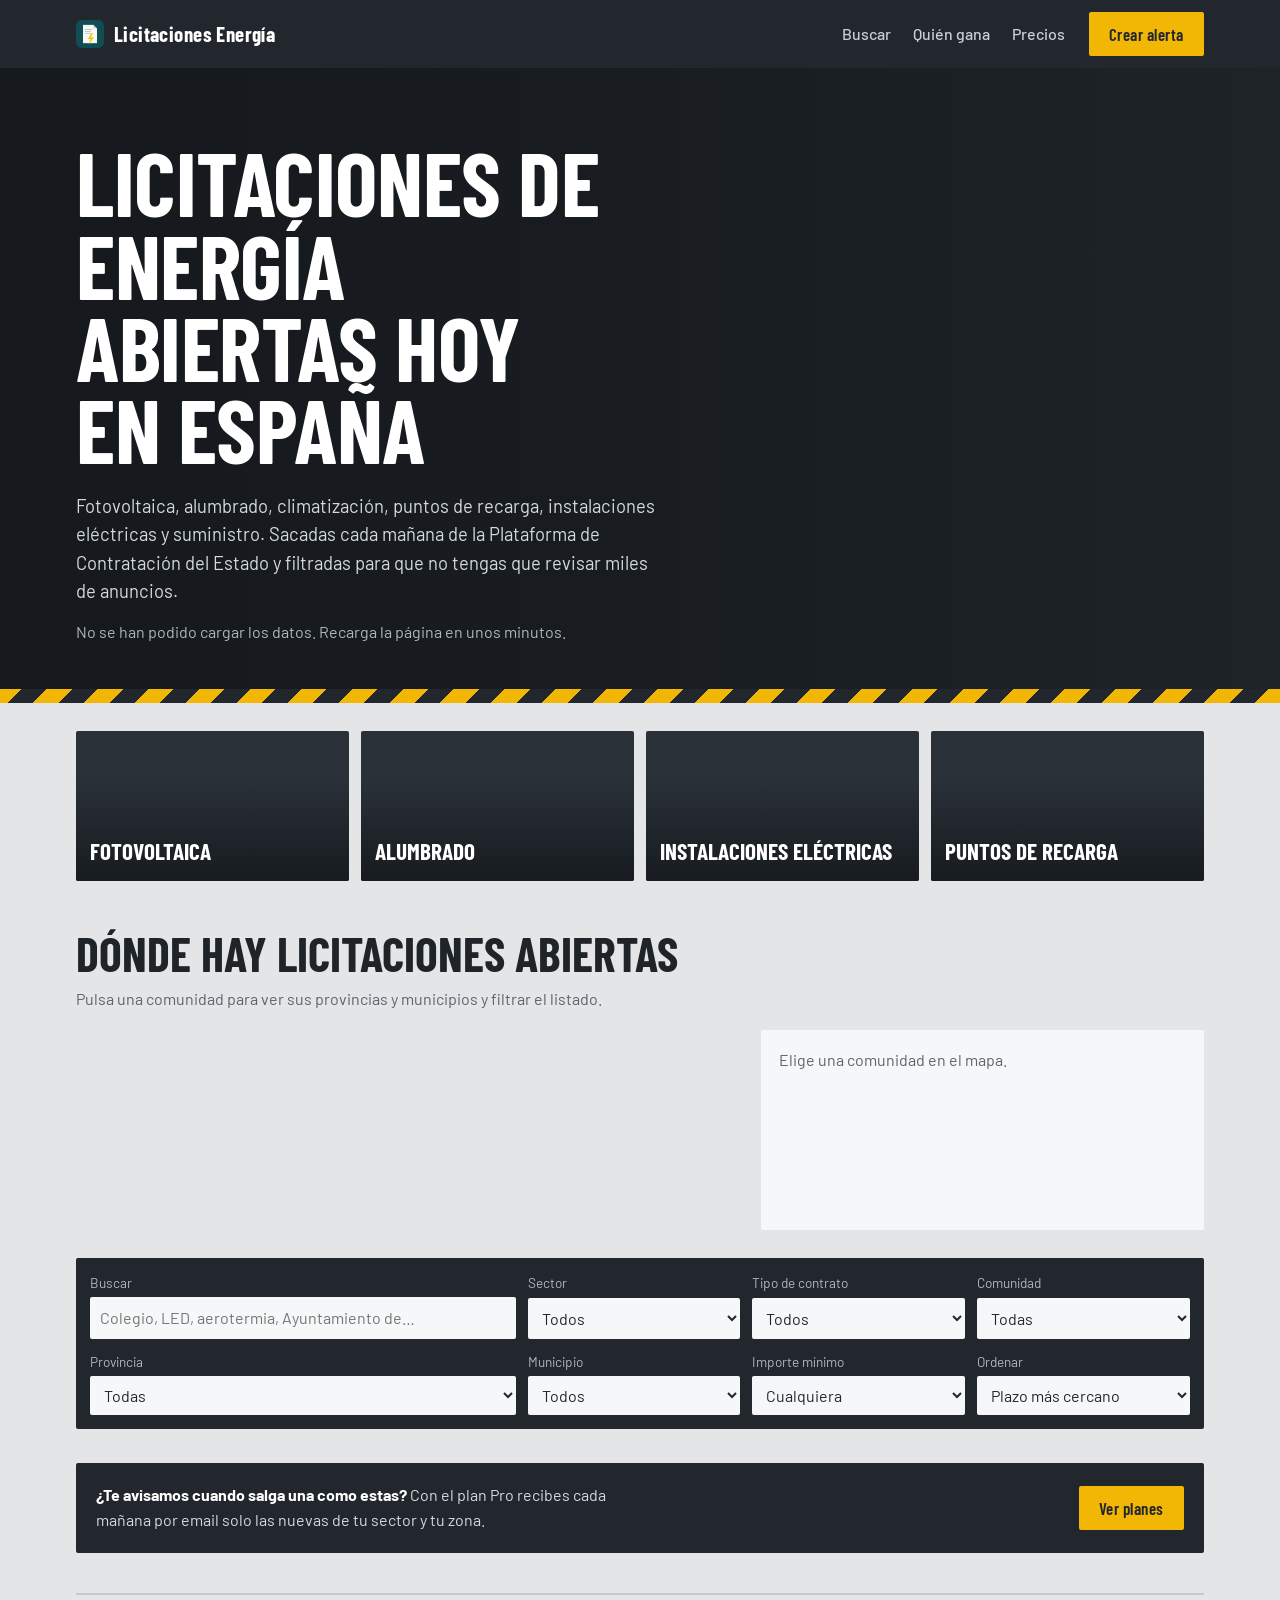
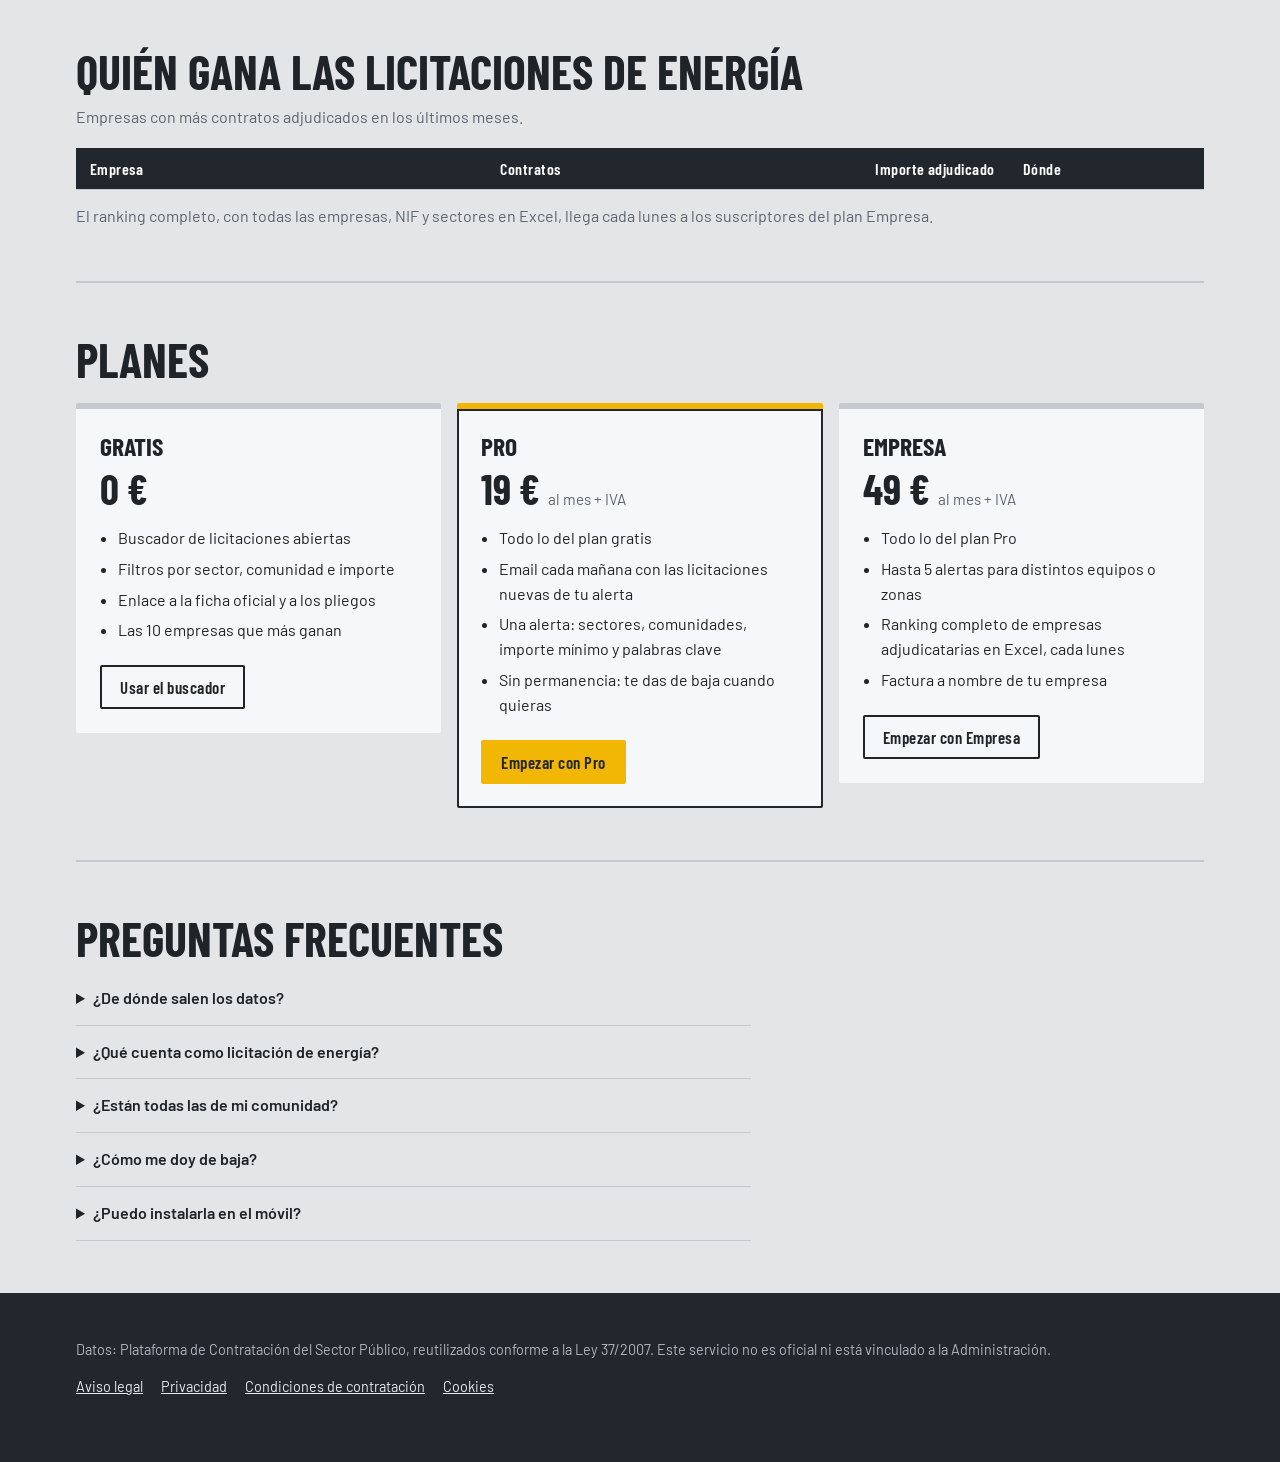
==== commit 74869fb9: "Mapa de comunidades con provincias y municipios, y filtros por tipo de contrato, provincia y municip" ====
--- a/web/site/index.html
+++ b/web/site/index.html
@@ -45,13 +45,29 @@
     <button class="sector" data-sector="Movilidad eléctrica y puntos de recarga"><img src="img/fotos/recarga.jpg" alt="" onerror="this.remove()"><span class="sector-nombre">Puntos de recarga</span><span class="sector-n"></span></button>
   </section>
 
+  <section class="mapa" id="mapa" aria-labelledby="mapa-titulo">
+    <div class="mapa-cabecera">
+      <h2 id="mapa-titulo">Dónde hay licitaciones abiertas</h2>
+      <p class="nota">Pulsa una comunidad para ver sus provincias y municipios y filtrar el listado.</p>
+    </div>
+    <div class="mapa-cuerpo">
+      <div class="teselas" id="teselas" role="group" aria-label="Comunidades autónomas"></div>
+      <aside class="detalle" id="detalle" aria-live="polite">
+        <p class="detalle-vacio">Elige una comunidad en el mapa.</p>
+      </aside>
+    </div>
+  </section>
+
   <section class="filtros" aria-label="Filtros">
     <label class="campo campo-texto">
       <span>Buscar</span>
       <input id="f-texto" type="search" placeholder="Colegio, LED, aerotermia, Ayuntamiento de…">
     </label>
     <label class="campo"><span>Sector</span><select id="f-sector"><option value="">Todos</option></select></label>
+    <label class="campo"><span>Tipo de contrato</span><select id="f-tipo"><option value="">Todos</option></select></label>
     <label class="campo"><span>Comunidad</span><select id="f-comunidad"><option value="">Todas</option></select></label>
+    <label class="campo"><span>Provincia</span><select id="f-provincia"><option value="">Todas</option></select></label>
+    <label class="campo"><span>Municipio</span><select id="f-municipio"><option value="">Todos</option></select></label>
     <label class="campo"><span>Importe mínimo</span>
       <select id="f-importe">
         <option value="0">Cualquiera</option><option value="15000">15.000 €</option><option value="50000">50.000 €</option>
@@ -154,6 +170,7 @@
     </div>
   </li>
 </template>
+<script src="provincias.js"></script>
 <script src="app.js"></script>
 </body>
 </html>
--- a/web/site/estilos.css
+++ b/web/site/estilos.css
@@ -166,3 +166,43 @@
   .sector { min-height: 120px; }
   .aviso-alerta { flex-direction: column; align-items: flex-start; }
 }
+
+/* Mapa de teselas por comunidad */
+.mapa { padding: 40px 0 8px; }
+.mapa-cabecera { margin-bottom: 16px; }
+.mapa-cuerpo { display: grid; grid-template-columns: minmax(0, 1.5fr) minmax(260px, 1fr); gap: 20px; align-items: start; }
+.teselas { display: grid; grid-template-columns: repeat(7, minmax(0, 1fr)); grid-auto-rows: 86px; gap: 6px; }
+.tesela { display: flex; flex-direction: column; justify-content: space-between; align-items: flex-start; padding: 8px 10px;
+  border: 0; border-radius: 2px; cursor: pointer; text-align: left; font: inherit; color: var(--grafito); background: var(--chapa); min-width: 0; overflow: hidden; }
+.tesela[data-nivel="0"] { background: var(--chapa); color: var(--acero); }
+.tesela[data-nivel="1"] { background: #C9CED4; }
+.tesela[data-nivel="2"] { background: #8F98A3; color: #fff; }
+.tesela[data-nivel="3"] { background: #56606B; color: #fff; }
+.tesela[data-nivel="4"] { background: var(--grafito); color: #fff; }
+.tesela[aria-pressed="true"] { background: var(--senal); color: var(--grafito); }
+.tesela:hover { outline: 2px solid var(--senal); outline-offset: -2px; }
+.tesela-n { font: 700 1.9rem/1 var(--display); font-variant-numeric: tabular-nums; }
+.tesela-nombre { font-size: .82rem; line-height: 1.15; font-weight: 600; }
+.tesela-iso { display: none; font-size: .75rem; font-weight: 600; }
+.detalle { background: var(--chapa); padding: 18px; border-radius: 2px; min-height: 200px; }
+.detalle h3 { margin: 0 0 12px; font: 700 1.5rem/1.05 var(--display); text-transform: uppercase; }
+.detalle-vacio { color: var(--acero); margin: 0; }
+.detalle-titulo { margin: 14px 0 6px; font-weight: 600; color: var(--acero); font-size: .9rem; }
+.barras { list-style: none; margin: 0; padding: 0; }
+.barras button { display: grid; grid-template-columns: 1fr auto; gap: 2px 10px; width: 100%; padding: 6px 0; border: 0; background: none;
+  font: inherit; color: inherit; text-align: left; cursor: pointer; }
+.barra-n { font-variant-numeric: tabular-nums; font-weight: 600; }
+.barra-fondo { grid-column: 1 / -1; height: 5px; background: var(--junta); }
+.barra-relleno { display: block; height: 100%; background: var(--grafito); }
+.barras button[aria-pressed="true"] .barra-relleno { background: var(--senal); }
+.barras button[aria-pressed="true"] .barra-nombre { font-weight: 600; }
+.filtros { grid-template-columns: 2fr repeat(3, 1fr); }
+@media (max-width: 860px) {
+  .mapa-cuerpo { grid-template-columns: minmax(0, 1fr); }
+  .teselas { grid-auto-rows: 64px; gap: 4px; }
+  .tesela { padding: 5px 6px; }
+  .tesela-n { font-size: 1.35rem; }
+  .tesela-nombre { display: none; }
+  .tesela-iso { display: block; }
+}
+@media (max-width: 860px) { .filtros { grid-template-columns: 1fr 1fr; } }
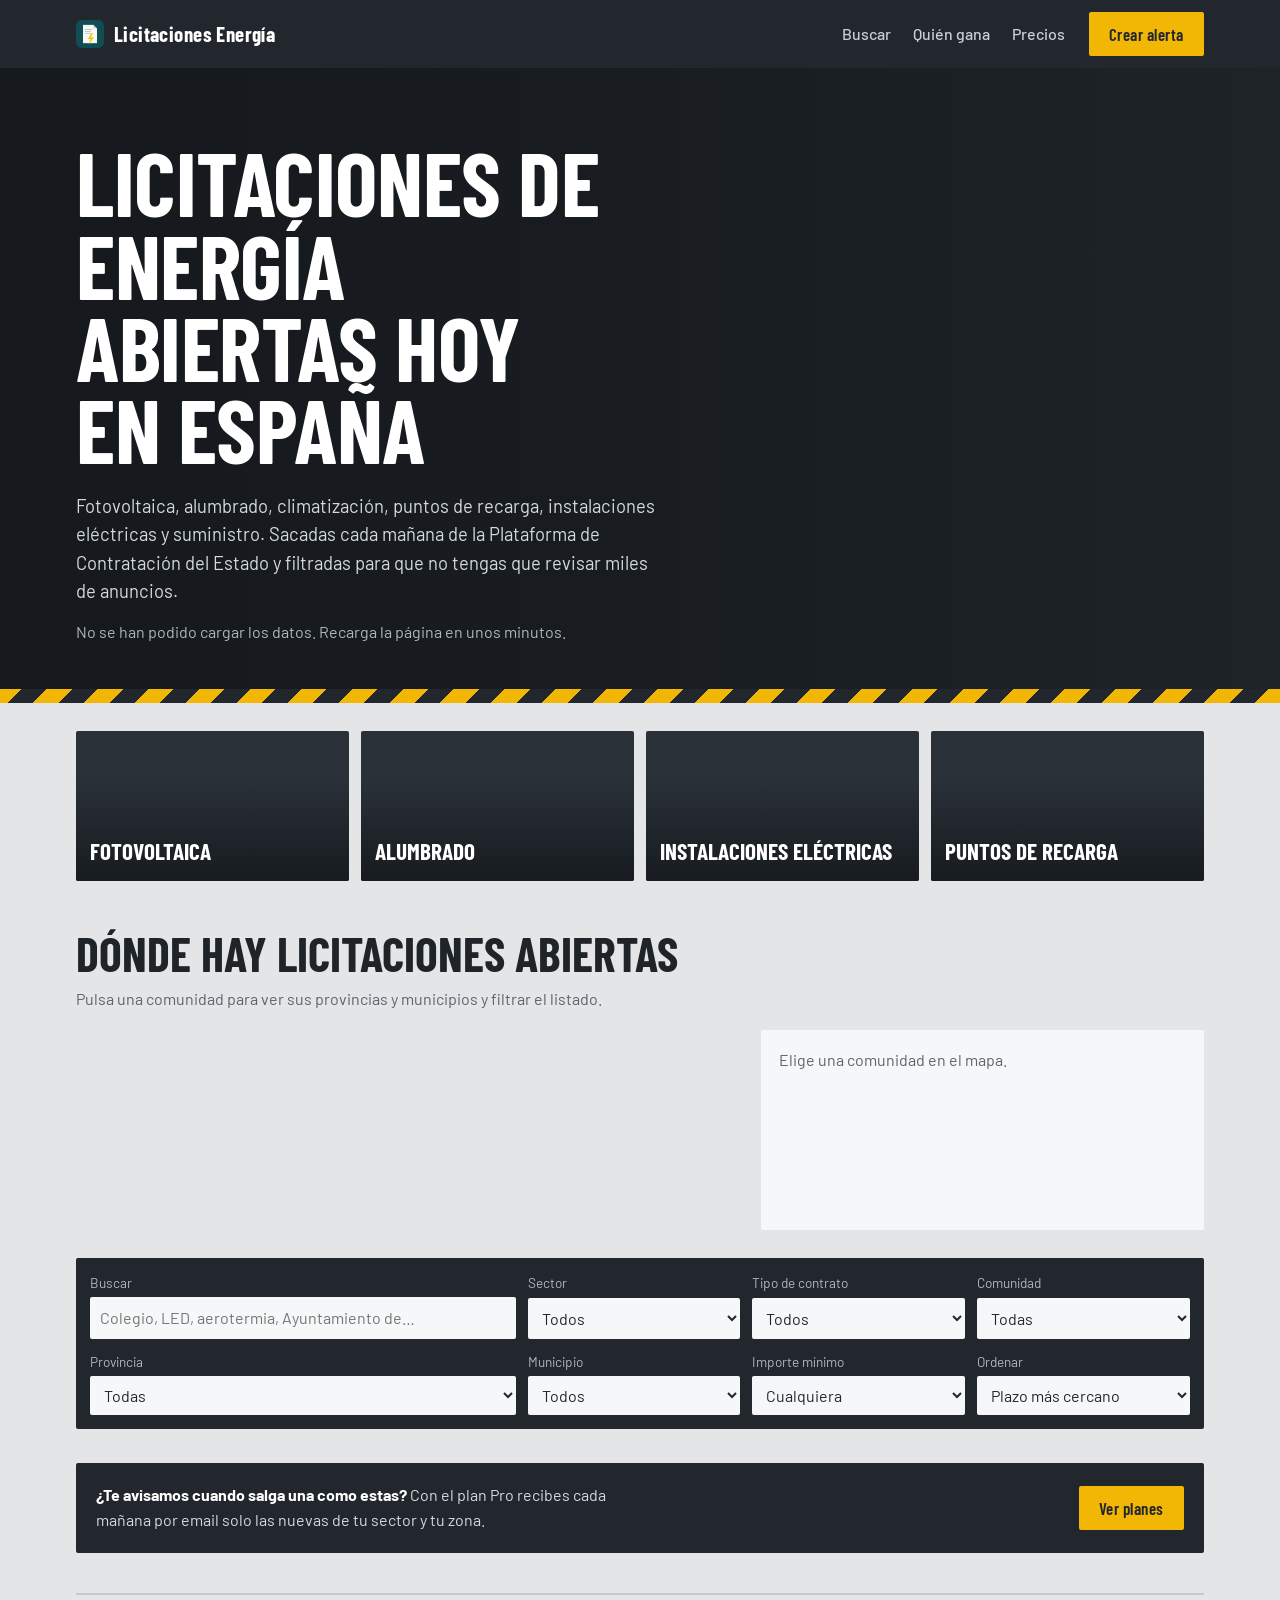
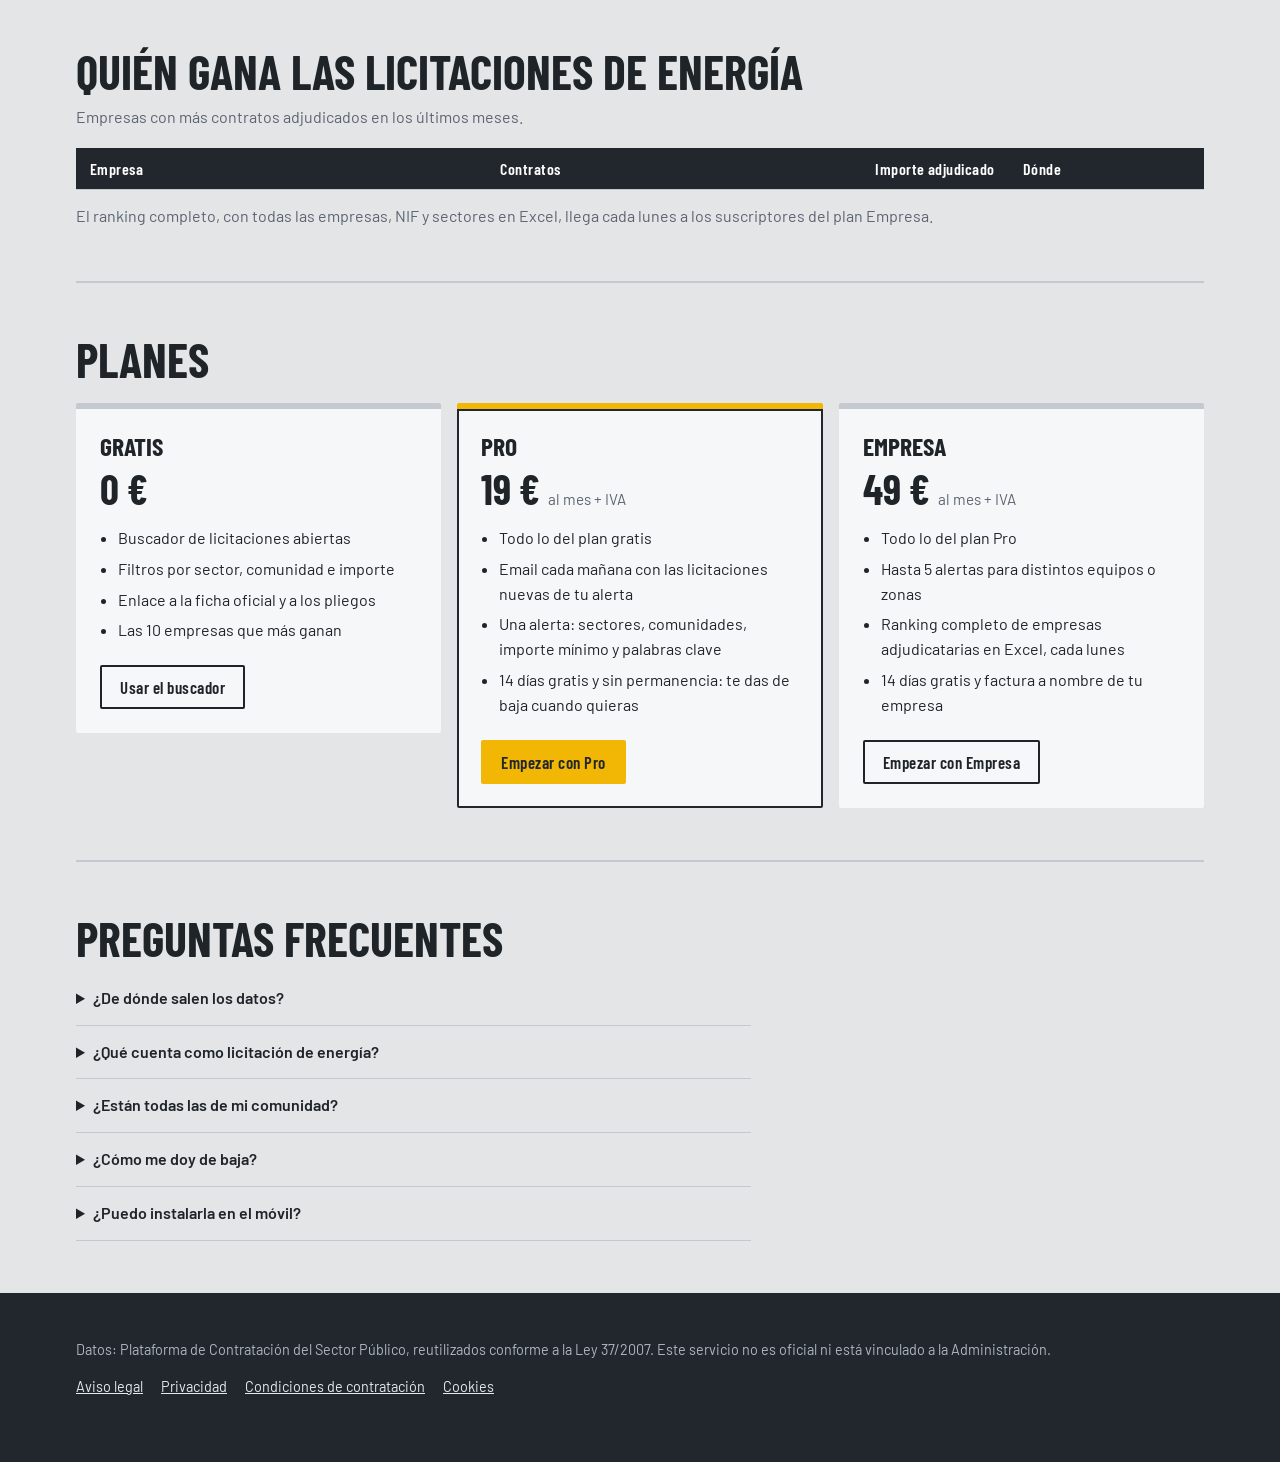
==== commit fe180457: "Enlaces de pago de Stripe, portal de clientes y email de soporte Co-Authored-By: Claude Opus 5.5 <no" ====
--- a/web/site/index.html
+++ b/web/site/index.html
@@ -51,7 +51,12 @@
       <p class="nota">Pulsa una comunidad para ver sus provincias y municipios y filtrar el listado.</p>
     </div>
     <div class="mapa-cuerpo">
-      <div class="teselas" id="teselas" role="group" aria-label="Comunidades autónomas"></div>
+      <div class="mapa-lienzo">
+        <button class="volver" id="volver" hidden>Ver toda España</button>
+        <svg id="mapa-svg" class="mapa-svg" role="group" aria-label="Mapa de España por comunidades autónomas" hidden></svg>
+        <div class="teselas" id="teselas" role="group" aria-label="Comunidades autónomas"></div>
+        <p class="leyenda" id="leyenda" hidden><span>Menos</span><i data-nivel="1"></i><i data-nivel="2"></i><i data-nivel="3"></i><i data-nivel="4"></i><span>Más licitaciones</span></p>
+      </div>
       <aside class="detalle" id="detalle" aria-live="polite">
         <p class="detalle-vacio">Elige una comunidad en el mapa.</p>
       </aside>
@@ -122,7 +127,7 @@
           <li>Todo lo del plan gratis</li>
           <li>Email cada mañana con las licitaciones nuevas de tu alerta</li>
           <li>Una alerta: sectores, comunidades, importe mínimo y palabras clave</li>
-          <li>Sin permanencia: te das de baja cuando quieras</li>
+          <li>14 días gratis y sin permanencia: te das de baja cuando quieras</li>
         </ul>
         <a class="boton boton-primario" data-plan="pro" href="#">Empezar con Pro</a>
       </article>
@@ -133,7 +138,7 @@
           <li>Todo lo del plan Pro</li>
           <li>Hasta 5 alertas para distintos equipos o zonas</li>
           <li>Ranking completo de empresas adjudicatarias en Excel, cada lunes</li>
-          <li>Factura a nombre de tu empresa</li>
+          <li>14 días gratis y factura a nombre de tu empresa</li>
         </ul>
         <a class="boton boton-secundario" data-plan="empresa" href="#">Empezar con Empresa</a>
       </article>
--- a/web/site/estilos.css
+++ b/web/site/estilos.css
@@ -206,3 +206,33 @@
   .tesela-iso { display: block; }
 }
 @media (max-width: 860px) { .filtros { grid-template-columns: 1fr 1fr; } }
+
+/* Mapa real (SVG generado a partir de los contornos del IGN) */
+.mapa-lienzo { position: relative; }
+.mapa-svg { display: block; width: 100%; height: auto; max-height: 620px; }
+.zona { fill: var(--chapa); stroke: var(--hormigon); stroke-width: 1.2; vector-effect: non-scaling-stroke; cursor: pointer; transition: fill .15s; }
+.zona[data-nivel="1"] { fill: #C9CED4; }
+.zona[data-nivel="2"] { fill: #8F98A3; }
+.zona[data-nivel="3"] { fill: #56606B; }
+.zona[data-nivel="4"] { fill: var(--grafito); }
+.zona:hover, .zona:focus-visible { fill: var(--senal); outline: none; }
+.zona[aria-pressed="true"] { fill: var(--senal); }
+.cifra { font-family: var(--display); font-weight: 700; text-anchor: middle; dominant-baseline: central; pointer-events: none;
+  fill: var(--grafito); stroke: var(--chapa); paint-order: stroke; }
+.recuadro { fill: none; stroke: var(--acero); stroke-width: 1; vector-effect: non-scaling-stroke; stroke-dasharray: 4 3; }
+.volver { position: absolute; top: 0; left: 0; z-index: 1; font: 600 1rem/1.2 var(--display); letter-spacing: .03em;
+  padding: 8px 12px; border: 2px solid var(--grafito); background: var(--chapa); color: var(--grafito); border-radius: 2px; cursor: pointer; }
+.volver:hover { background: var(--senal); border-color: var(--senal); }
+.leyenda { display: flex; align-items: center; gap: 4px; margin: 10px 0 0; font-size: .82rem; color: var(--acero); }
+.leyenda span { margin: 0 4px; }
+.leyenda i { width: 26px; height: 10px; display: inline-block; }
+.leyenda i[data-nivel="1"] { background: #C9CED4; } .leyenda i[data-nivel="2"] { background: #8F98A3; }
+.leyenda i[data-nivel="3"] { background: #56606B; } .leyenda i[data-nivel="4"] { background: var(--grafito); }
+
+.ciudad { cursor: pointer; }
+.ciudad circle { fill: var(--chapa); stroke: var(--grafito); stroke-width: 1.5; vector-effect: non-scaling-stroke; }
+.ciudad circle[data-nivel="1"] { fill: #C9CED4; } .ciudad circle[data-nivel="2"] { fill: #8F98A3; }
+.ciudad circle[data-nivel="3"] { fill: #56606B; } .ciudad circle[data-nivel="4"] { fill: var(--grafito); }
+.ciudad:hover circle { fill: var(--senal); }
+.ciudad text { font-family: var(--display); font-weight: 700; fill: var(--grafito); }
+@media (max-width: 860px) { .detalle.vacio { display: none; } }
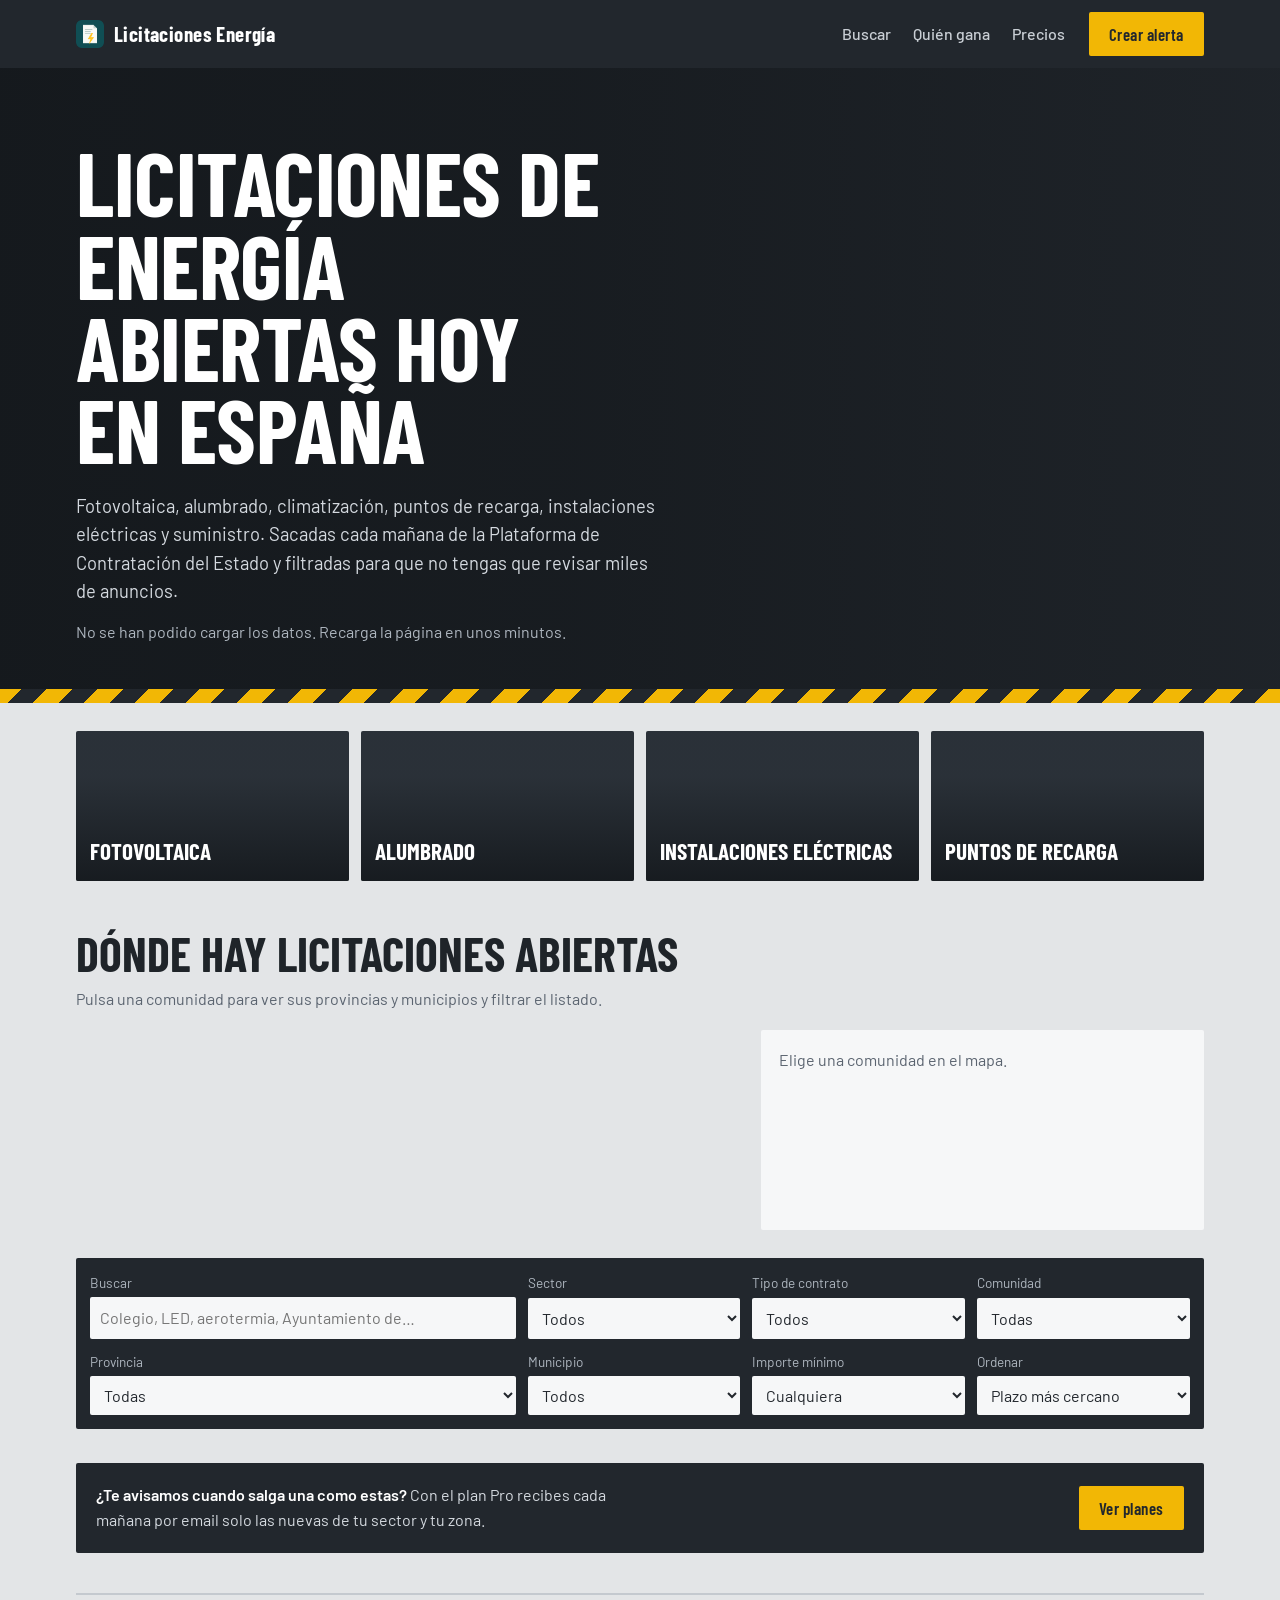
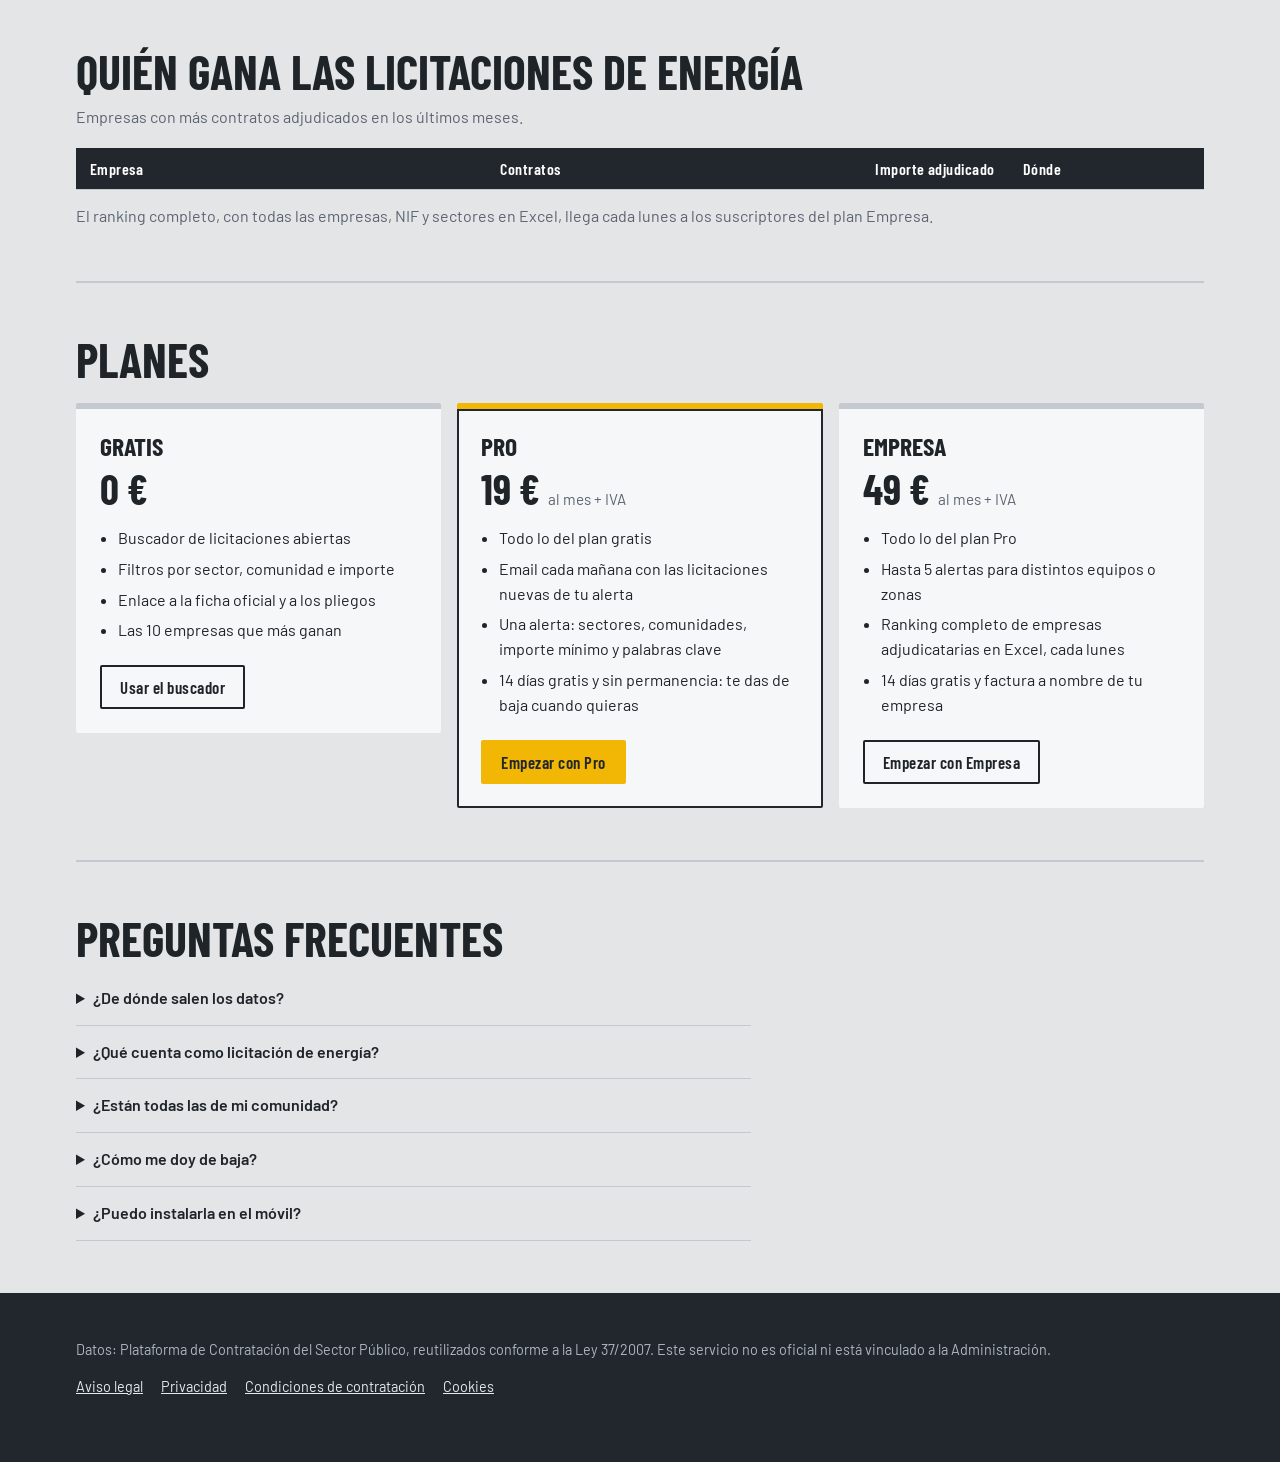
==== commit c7f5a581: "Tipografías alojadas en la propia web en lugar de Google Fonts No se envía la IP de los visitantes a" ====
--- a/web/site/index.html
+++ b/web/site/index.html
@@ -9,9 +9,7 @@
 <link rel="manifest" href="manifest.webmanifest">
 <link rel="icon" href="img/icono-192.png">
 <link rel="apple-touch-icon" href="img/icono-192.png">
-<link rel="preconnect" href="https://fonts.googleapis.com">
-<link rel="preconnect" href="https://fonts.gstatic.com" crossorigin>
-<link href="https://fonts.googleapis.com/css2?family=Barlow+Condensed:wght@500;600;700&family=Barlow:wght@400;500;600&display=swap" rel="stylesheet">
+<link rel="stylesheet" href="fuentes.css">
 <link rel="stylesheet" href="estilos.css">
 <script src="config.js"></script>
 </head>
--- a/web/site/fuentes.css
+++ b/web/site/fuentes.css
@@ -0,0 +1,24 @@
+/* Tipografías alojadas en la propia web (antes Google Fonts): no se envía la IP de los visitantes a terceros.
+   Subconjunto latino, que cubre el español. Licencia SIL Open Font License 1.1 (fontsource). */
+@font-face { font-family: "Barlow Condensed"; font-style: normal; font-weight: 500; font-display: swap;
+  src: url("fuentes/barlow-condensed-latin-500-normal.woff2") format("woff2"); }
+@font-face { font-family: "Barlow Condensed"; font-style: normal; font-weight: 600; font-display: swap;
+  src: url("fuentes/barlow-condensed-latin-600-normal.woff2") format("woff2"); }
+@font-face { font-family: "Barlow Condensed"; font-style: normal; font-weight: 700; font-display: swap;
+  src: url("fuentes/barlow-condensed-latin-700-normal.woff2") format("woff2"); }
+@font-face { font-family: "Barlow"; font-style: normal; font-weight: 400; font-display: swap;
+  src: url("fuentes/barlow-latin-400-normal.woff2") format("woff2"); }
+@font-face { font-family: "Barlow"; font-style: normal; font-weight: 500; font-display: swap;
+  src: url("fuentes/barlow-latin-500-normal.woff2") format("woff2"); }
+@font-face { font-family: "Barlow"; font-style: normal; font-weight: 600; font-display: swap;
+  src: url("fuentes/barlow-latin-600-normal.woff2") format("woff2"); }
+@font-face { font-family: "Fraunces"; font-style: normal; font-weight: 500; font-display: swap;
+  src: url("fuentes/fraunces-latin-500-normal.woff2") format("woff2"); }
+@font-face { font-family: "Fraunces"; font-style: normal; font-weight: 600; font-display: swap;
+  src: url("fuentes/fraunces-latin-600-normal.woff2") format("woff2"); }
+@font-face { font-family: "Work Sans"; font-style: normal; font-weight: 400; font-display: swap;
+  src: url("fuentes/work-sans-latin-400-normal.woff2") format("woff2"); }
+@font-face { font-family: "Work Sans"; font-style: normal; font-weight: 500; font-display: swap;
+  src: url("fuentes/work-sans-latin-500-normal.woff2") format("woff2"); }
+@font-face { font-family: "Work Sans"; font-style: normal; font-weight: 600; font-display: swap;
+  src: url("fuentes/work-sans-latin-600-normal.woff2") format("woff2"); }
